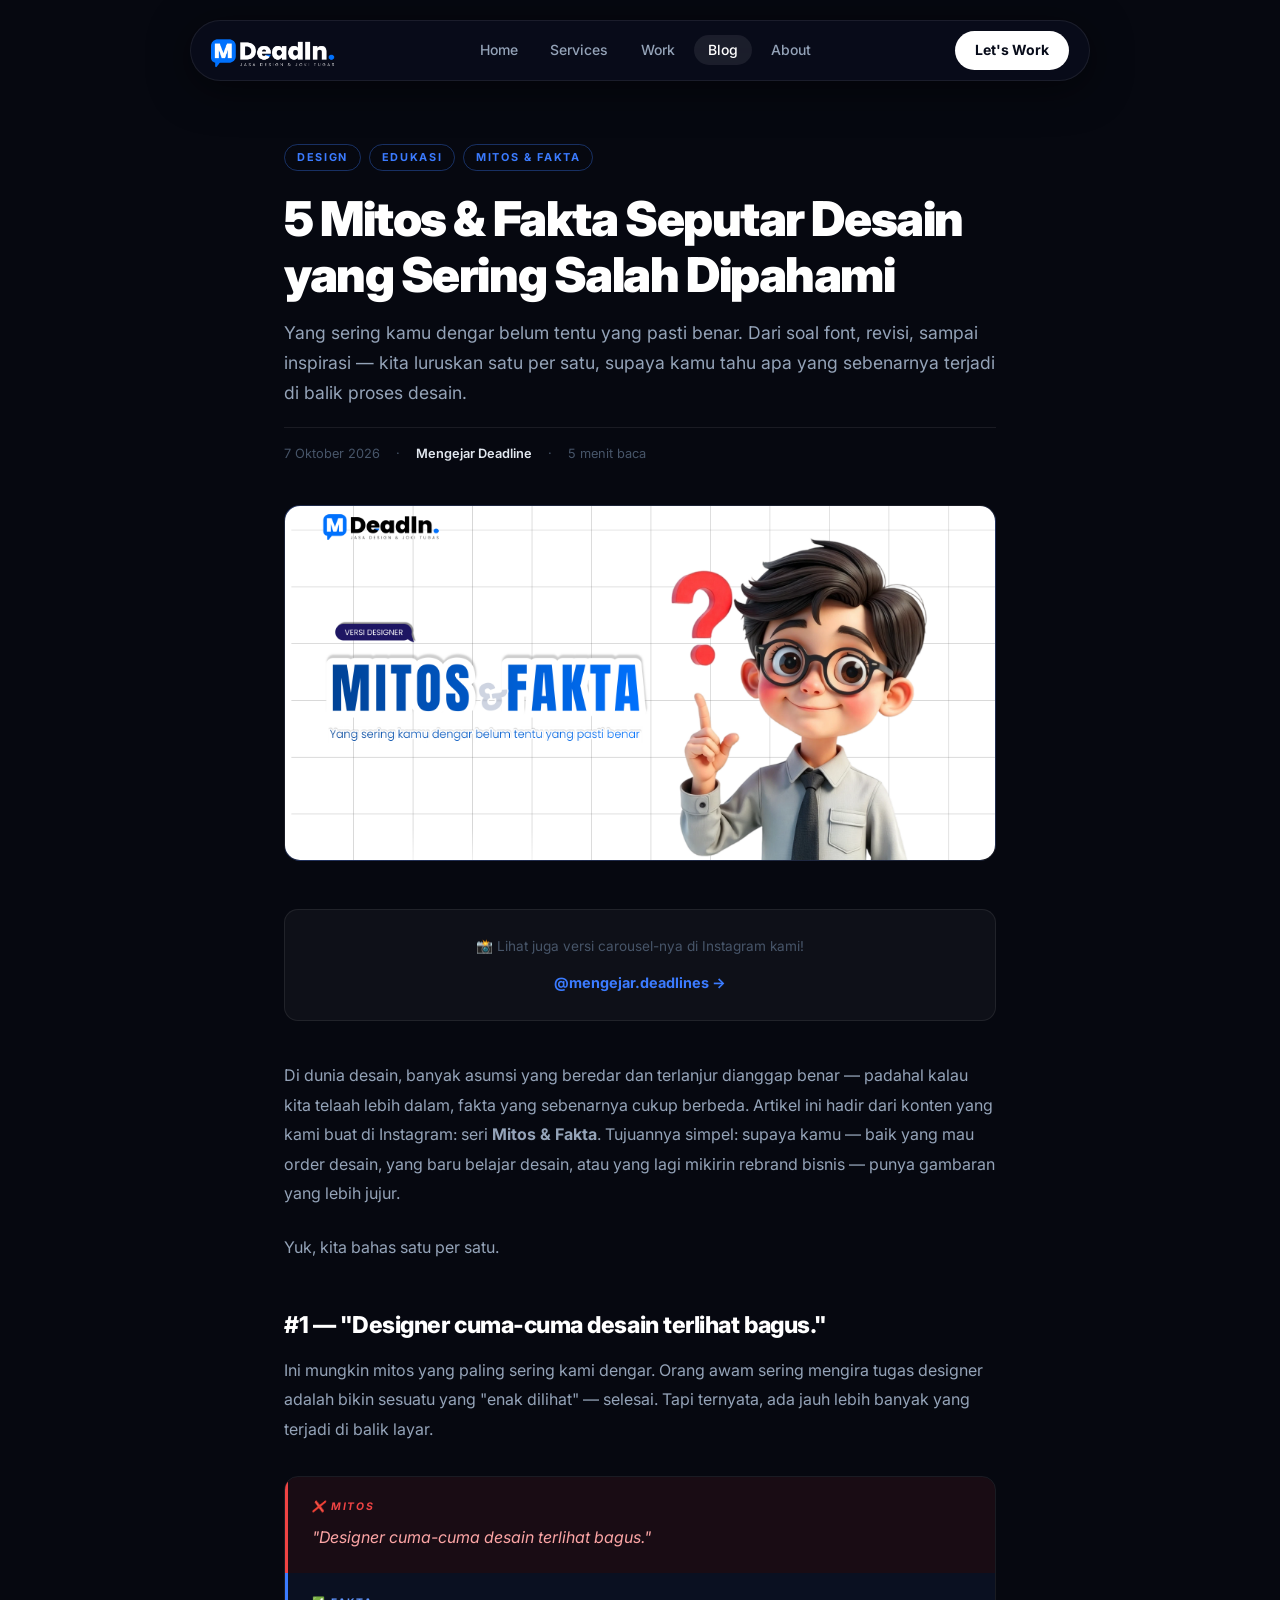
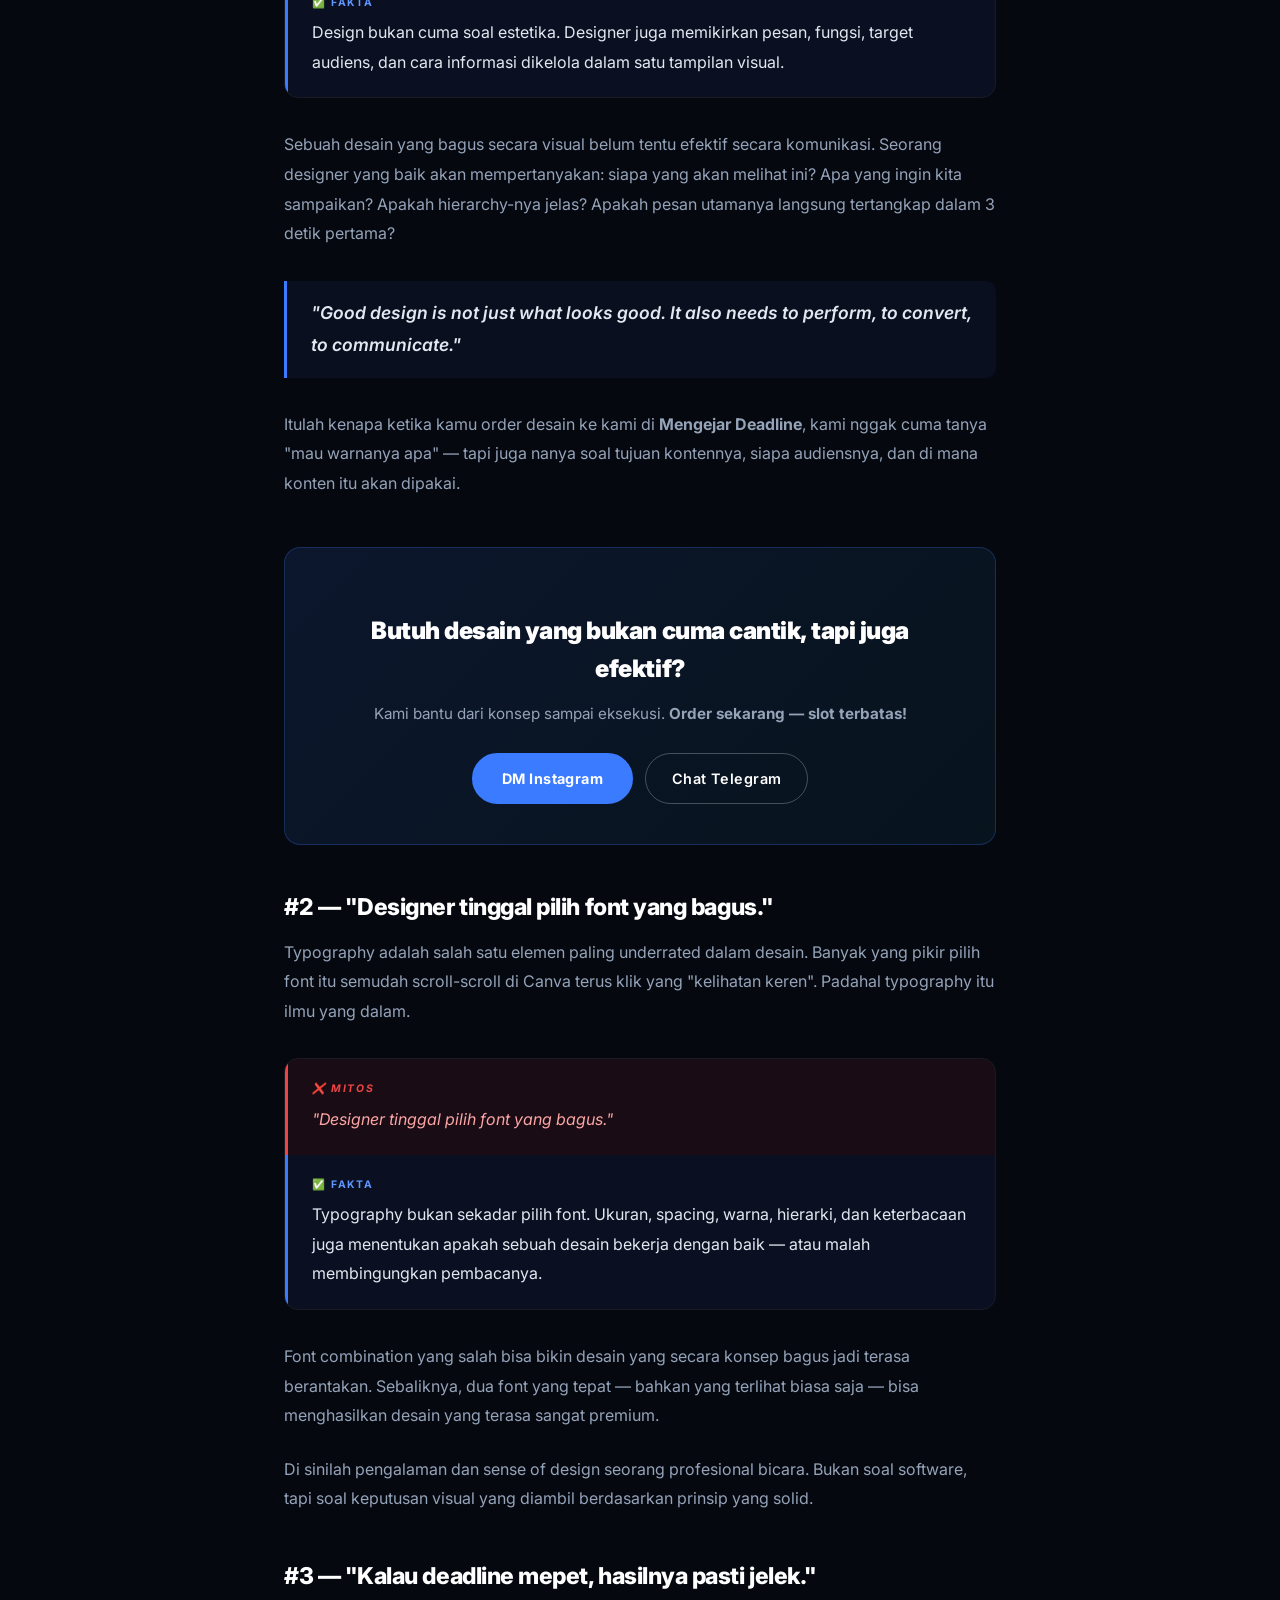
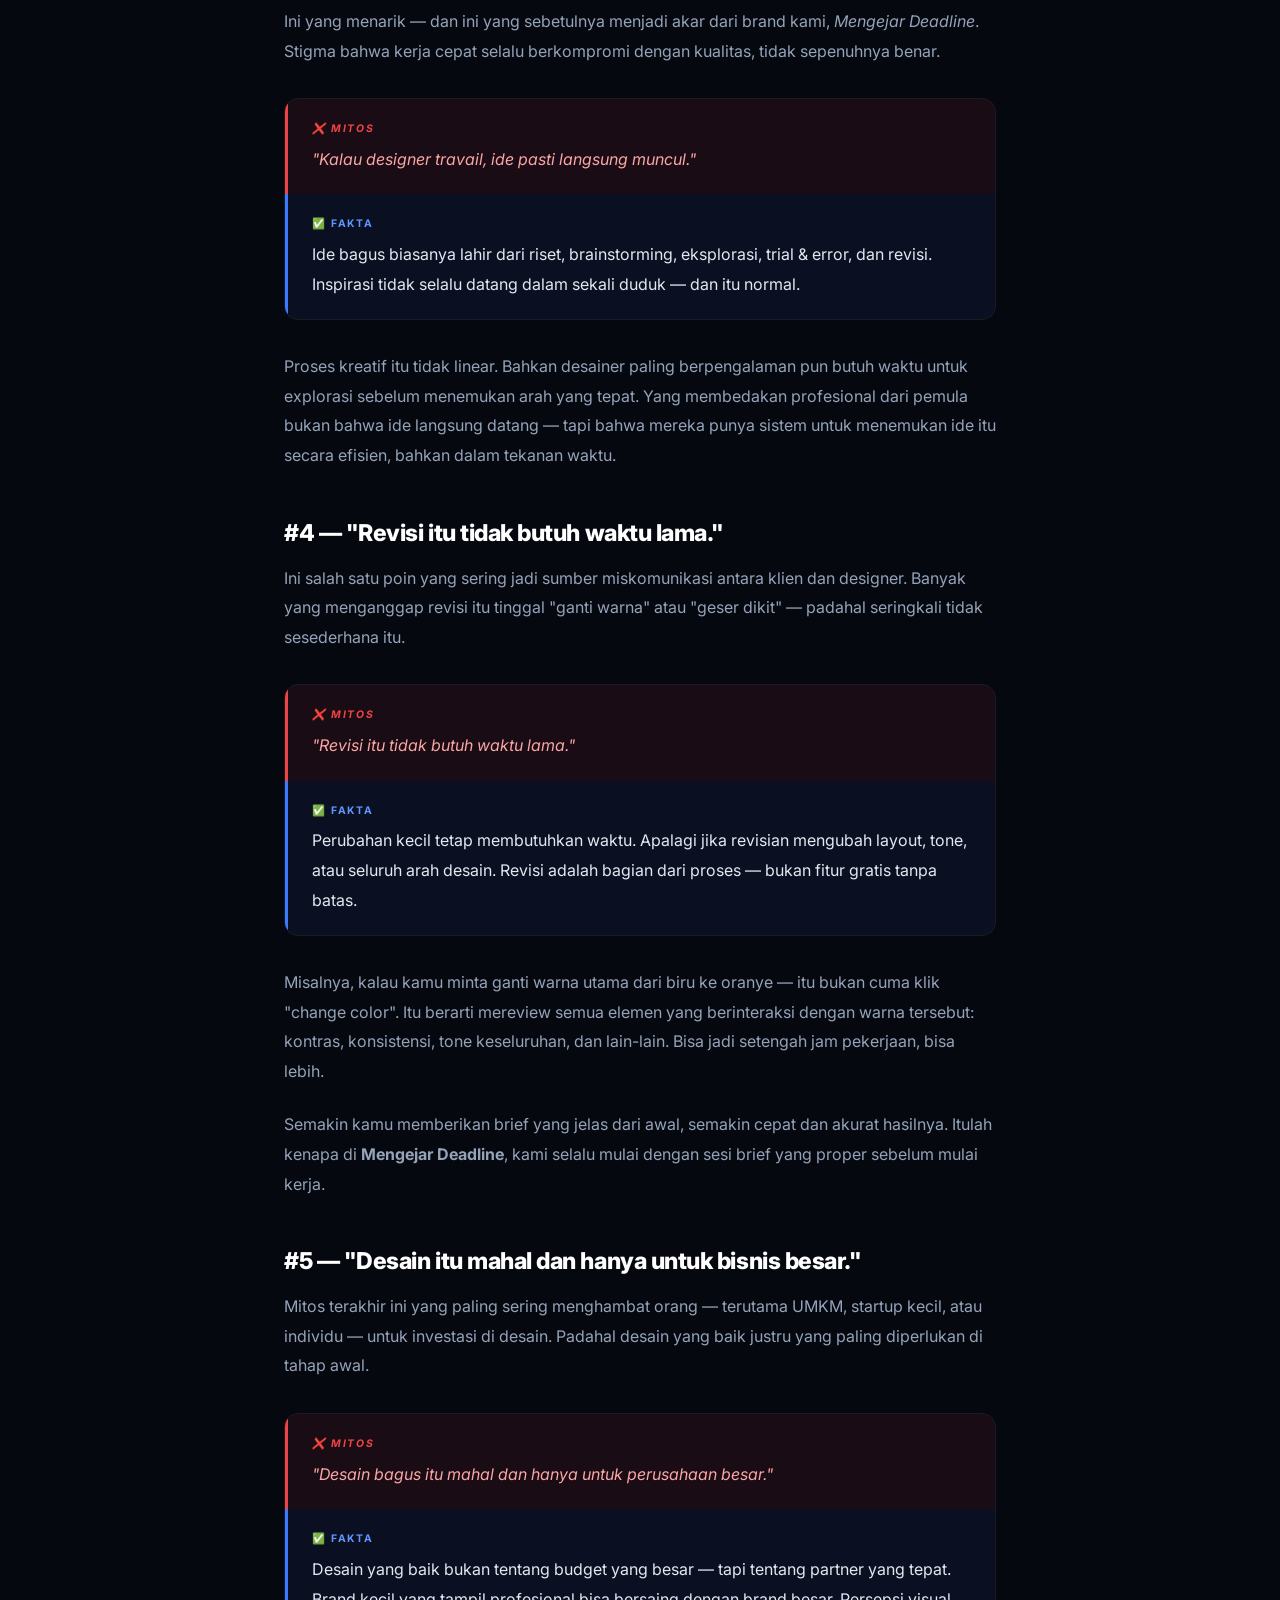
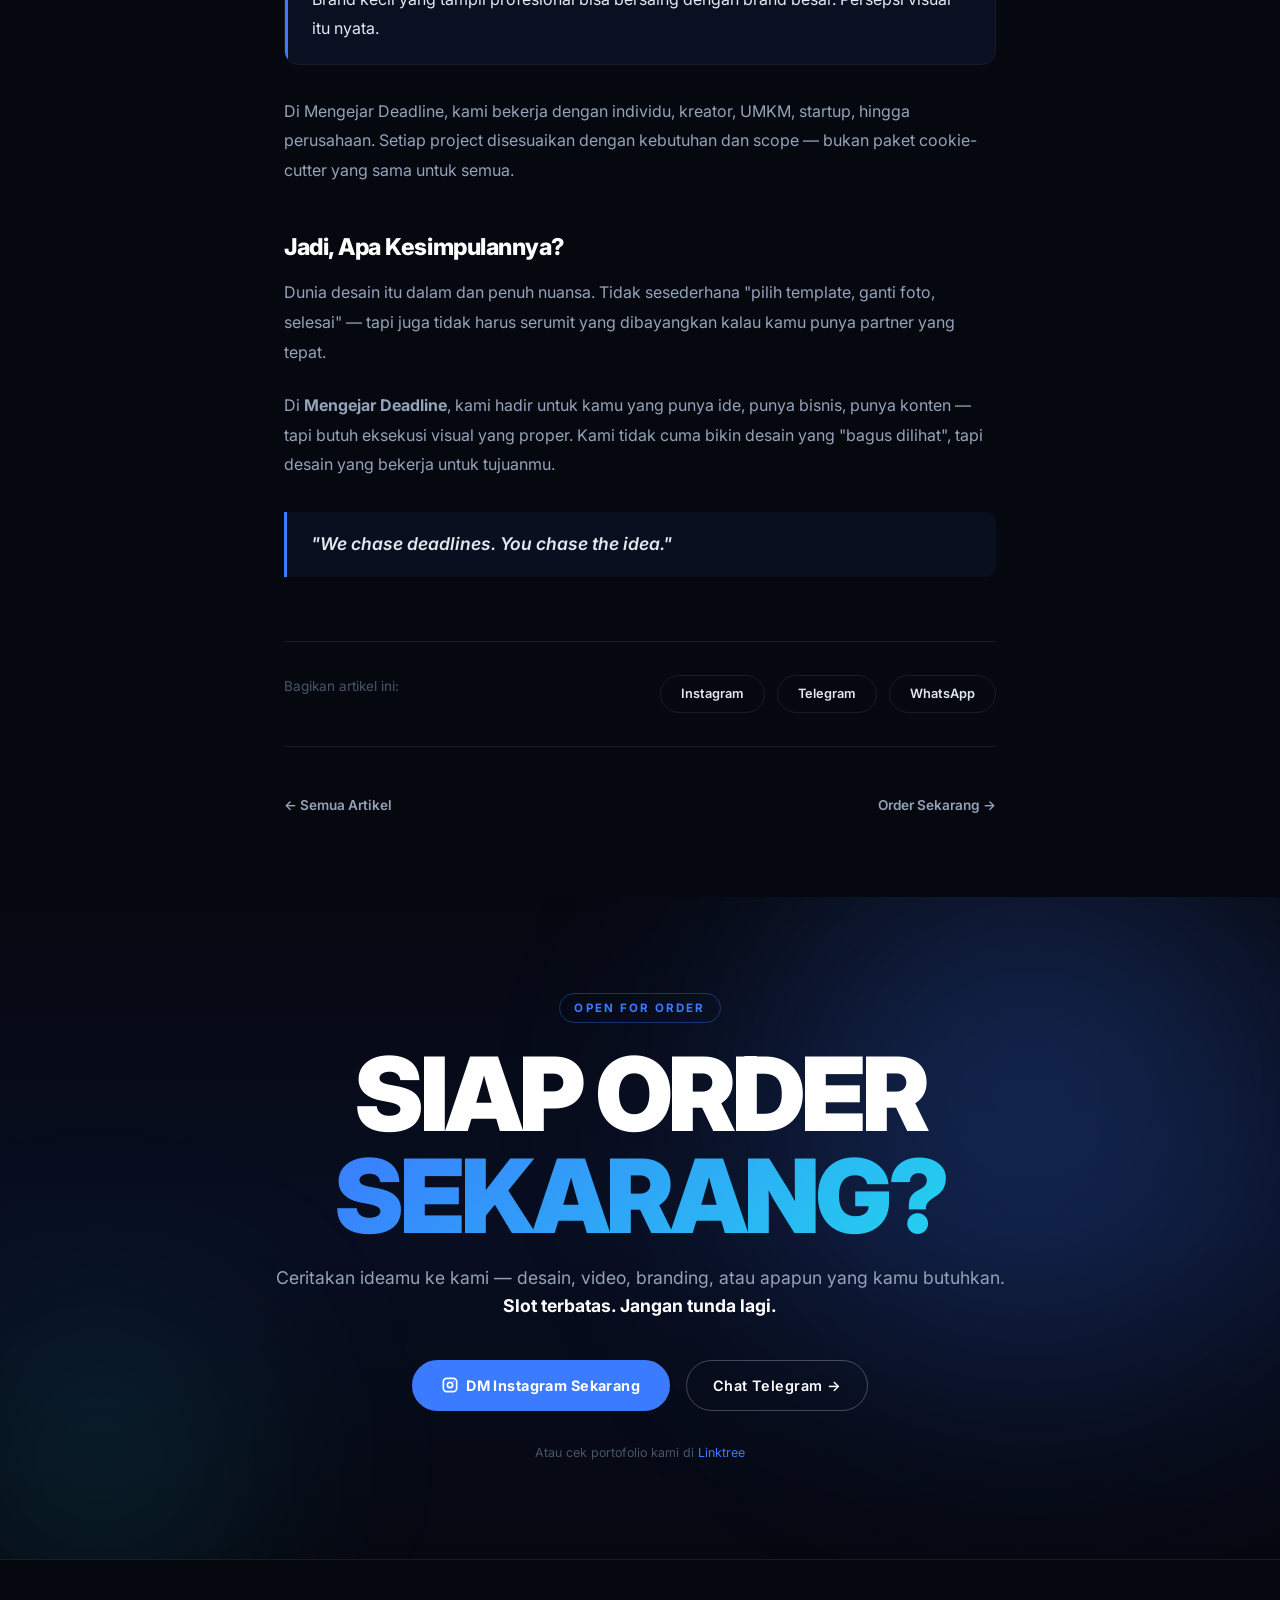
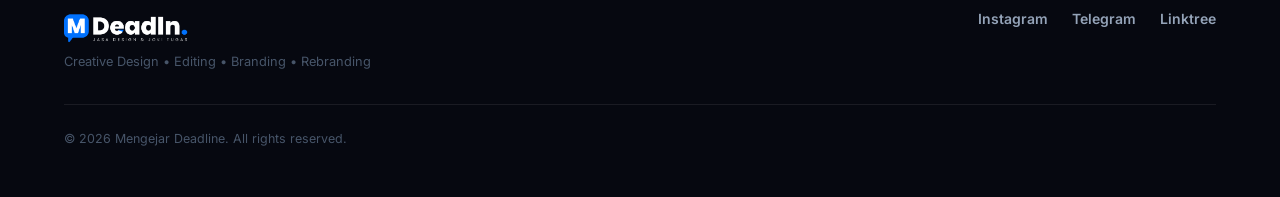
==== blog/mitos-fakta-design.html @ 0d85c599 "mengejar deadline" ====
<!DOCTYPE html>
<html lang="id">
<head>
  <meta charset="UTF-8" />
  <meta name="viewport" content="width=device-width, initial-scale=1.0" />

  <!-- SEO -->
  <title>5 Mitos & Fakta Seputar Desain yang Sering Salah Dipahami — Mengejar Deadline</title>
  <meta name="description" content="Banyak yang masih salah paham soal dunia desain. Dari soal font, revisi, sampai inspirasi — kita luruskan 5 mitos yang paling sering muncul. Baca dan order desain profesional sekarang!" />
  <meta name="keywords" content="mitos desain, fakta desain, jasa desain profesional, order desain, mengejar deadline, branding, typography, revisi desain" />
  <link rel="canonical" href="https://mengejar-deadline.example.com/blog/mitos-fakta-design.html" />

  <!-- Open Graph -->
  <meta property="og:title" content="5 Mitos & Fakta Seputar Desain yang Sering Salah Dipahami" />
  <meta property="og:description" content="Yang sering kamu dengar soal desain — belum tentu benar. Kita luruskan satu per satu." />
  <meta property="og:type" content="article" />
  <meta property="og:url" content="https://mengejar-deadline.example.com/blog/mitos-fakta-design.html" />
  <meta property="og:image" content="../assets/blog-mitos-fakta.jpg" />
  <meta property="article:published_time" content="2026-10-07" />
  <meta property="article:author" content="Mengejar Deadline" />

  <!-- Twitter Card -->
  <meta name="twitter:card" content="summary_large_image" />
  <meta name="twitter:title" content="5 Mitos & Fakta Seputar Desain yang Sering Salah Dipahami" />
  <meta name="twitter:description" content="Yang sering kamu dengar soal desain — belum tentu benar." />

  <!-- Fonts -->
  <link rel="preconnect" href="https://fonts.googleapis.com" />
  <link rel="preconnect" href="https://fonts.gstatic.com" crossorigin />
  <link href="https://fonts.googleapis.com/css2?family=Inter:wght@400;500;600;700;800;900&display=swap" rel="stylesheet" />
  <link rel="stylesheet" href="../style.css" />

  <style>
    /* ── Article-specific styles ── */
    .article-wrapper {
      max-width: 760px;
      margin: 0 auto;
      padding: 9rem 1.5rem 5rem;
    }

    /* Header */
    .article-header { margin-bottom: 2.5rem; }
    .article-cats { display: flex; gap: 0.5rem; flex-wrap: wrap; margin-bottom: 1.25rem; }
    .article-cats .badge {
      font-size: 0.68rem;
      font-weight: 700;
      letter-spacing: 0.15em;
      text-transform: uppercase;
      color: var(--blue);
      border: 1px solid rgba(59,123,255,0.35);
      padding: 0.25rem 0.75rem;
      border-radius: 999px;
    }
    .article-header h1 {
      font-size: clamp(1.8rem, 4.5vw, 3rem);
      font-weight: 900;
      letter-spacing: -0.03em;
      color: var(--white);
      line-height: 1.15;
      margin-bottom: 1rem;
    }
    .article-header .article-excerpt {
      font-size: 1.1rem;
      color: var(--gray-2);
      line-height: 1.7;
      margin-bottom: 1.25rem;
    }
    .article-meta {
      display: flex;
      align-items: center;
      gap: 1rem;
      font-size: 0.8rem;
      color: var(--gray-3);
      padding-top: 1rem;
      border-top: 1px solid var(--border);
    }
    .article-meta .author { color: var(--gray-1); font-weight: 600; }

    /* Cover image */
    .article-cover {
      width: 100%;
      aspect-ratio: 16/8;
      object-fit: cover;
      border-radius: 16px;
      border: 1px solid var(--border);
      margin-bottom: 3rem;
      background: linear-gradient(135deg, rgba(26,58,143,0.5), rgba(6,8,16,1));
    }
    .article-cover-fallback {
      width: 100%;
      aspect-ratio: 16/8;
      border-radius: 16px;
      border: 1px solid var(--border);
      margin-bottom: 3rem;
      background: linear-gradient(135deg, rgba(26,58,143,0.45) 0%, rgba(6,8,16,1) 100%);
      display: flex;
      align-items: center;
      justify-content: center;
    }
    .article-cover-fallback .cover-label {
      font-size: 1.1rem;
      font-weight: 700;
      color: rgba(59,123,255,0.6);
      letter-spacing: 0.12em;
    }

    /* Article body */
    .article-body { margin-bottom: 4rem; }
    .article-body p {
      font-size: 1rem;
      color: var(--gray-2);
      line-height: 1.85;
      margin-bottom: 1.5rem;
    }
    .article-body h2 {
      font-size: 1.45rem;
      font-weight: 800;
      color: var(--white);
      letter-spacing: -0.02em;
      line-height: 1.25;
      margin: 3rem 0 1rem;
    }
    .article-body h3 {
      font-size: 1.05rem;
      font-weight: 700;
      color: var(--blue-bright);
      margin: 1.5rem 0 0.6rem;
      letter-spacing: 0.01em;
    }

    /* Mitos/Fakta block */
    .mf-block {
      border-radius: 14px;
      overflow: hidden;
      margin: 2rem 0;
      border: 1px solid var(--border);
    }
    .mf-mitos {
      background: rgba(239, 68, 68, 0.08);
      border-left: 3px solid #EF4444;
      padding: 1.25rem 1.5rem;
    }
    .mf-mitos .mf-label {
      font-size: 0.65rem;
      font-weight: 700;
      letter-spacing: 0.18em;
      text-transform: uppercase;
      color: #EF4444;
      margin-bottom: 0.4rem;
    }
    .mf-mitos p { color: #FCA5A5; margin-bottom: 0; font-style: italic; }
    .mf-fakta {
      background: rgba(59,123,255,0.07);
      border-left: 3px solid var(--blue);
      padding: 1.25rem 1.5rem;
    }
    .mf-fakta .mf-label {
      font-size: 0.65rem;
      font-weight: 700;
      letter-spacing: 0.18em;
      text-transform: uppercase;
      color: var(--blue-bright);
      margin-bottom: 0.4rem;
    }
    .mf-fakta p { color: var(--gray-1); margin-bottom: 0; }

    /* Instagram embed placeholder */
    .ig-embed {
      background: var(--bg-card);
      border: 1px solid var(--border);
      border-radius: 14px;
      padding: 1.5rem;
      text-align: center;
      margin: 2.5rem 0;
    }
    .ig-embed p { color: var(--gray-3); font-size: 0.85rem; margin-bottom: 0.75rem; }
    .ig-embed a { color: var(--blue); font-weight: 700; font-size: 0.9rem; }

    /* Quote block */
    .blockquote {
      border-left: 3px solid var(--blue);
      padding: 1rem 1.5rem;
      margin: 2rem 0;
      background: rgba(59,123,255,0.06);
      border-radius: 0 10px 10px 0;
    }
    .blockquote p {
      font-size: 1.1rem;
      color: var(--gray-1);
      font-style: italic;
      font-weight: 600;
      margin-bottom: 0 !important;
    }

    /* CTA inline */
    .inline-cta {
      background: linear-gradient(135deg, rgba(59,123,255,0.12) 0%, rgba(34,211,238,0.06) 100%);
      border: 1px solid rgba(59,123,255,0.25);
      border-radius: 16px;
      padding: 2.5rem;
      text-align: center;
      margin: 3rem 0;
    }
    .inline-cta h3 {
      font-size: 1.5rem;
      font-weight: 900;
      color: var(--white);
      margin-bottom: 0.75rem;
      letter-spacing: -0.02em;
    }
    .inline-cta p {
      color: var(--gray-2);
      margin-bottom: 1.5rem;
      font-size: 0.95rem;
    }
    .inline-cta .cta-btns { display: flex; flex-wrap: wrap; gap: 0.75rem; justify-content: center; }

    /* Share section */
    .article-share {
      padding: 2rem 0;
      border-top: 1px solid var(--border);
      border-bottom: 1px solid var(--border);
      margin-bottom: 3rem;
      display: flex;
      align-items: center;
      justify-content: space-between;
      flex-wrap: wrap;
      gap: 1rem;
    }
    .article-share p { color: var(--gray-3); font-size: 0.85rem; }
    .share-links { display: flex; gap: 0.75rem; }
    .share-links a {
      padding: 0.5rem 1.25rem;
      border: 1px solid var(--border);
      border-radius: 999px;
      font-size: 0.8rem;
      font-weight: 600;
      color: var(--gray-1);
      transition: border-color 0.2s, color 0.2s;
    }
    .share-links a:hover { border-color: var(--blue); color: var(--blue); }

    /* Related / Back nav */
    .article-nav {
      display: flex;
      justify-content: space-between;
      align-items: center;
      gap: 1rem;
      flex-wrap: wrap;
    }
    .article-nav a {
      font-size: 0.85rem;
      font-weight: 600;
      color: var(--gray-2);
      display: flex;
      align-items: center;
      gap: 0.4rem;
      transition: color 0.2s;
    }
    .article-nav a:hover { color: var(--blue); }

    /* Final big CTA */
    .final-article-cta {
      background: linear-gradient(180deg, var(--bg) 0%, rgba(10,20,50,0.5) 50%, var(--bg) 100%);
      padding: 6rem 1.5rem;
      text-align: center;
      position: relative;
      overflow: hidden;
    }
    .final-article-cta .orb { position: absolute; }
  </style>
</head>
<body>

  <!-- Navbar -->
  <div class="nav-wrapper">
    <header class="nav-pill">
      <a href="../index.html" class="logo">
        <img src="../assets/logo.png" alt="Mengejar Deadline" onerror="this.style.display='none';this.nextElementSibling.style.display='block'" />
        <span class="logo-text" style="display:none">MD</span>
      </a>
      <nav>
        <ul class="nav-links">
          <li><a href="../index.html">Home</a></li>
          <li><a href="../index.html#services">Services</a></li>
          <li><a href="../index.html#work">Work</a></li>
          <li><a href="../blog.html" class="active">Blog</a></li>
          <li><a href="../index.html#about">About</a></li>
        </ul>
      </nav>
      <a href="../index.html#cta" class="btn-pill">Let's Work</a>
      <button class="nav-toggle" onclick="document.getElementById('mobileNav').classList.toggle('open')" aria-label="Menu">&#9776;</button>
    </header>
  </div>

  <div class="mobile-nav" id="mobileNav">
    <ul>
      <li><a href="../index.html">Home</a></li>
      <li><a href="../index.html#services">Services</a></li>
      <li><a href="../index.html#work">Work</a></li>
      <li><a href="../blog.html">Blog</a></li>
      <li><a href="../index.html#about">About</a></li>
      <li><a href="../index.html#cta" class="btn-pill">Let's Work</a></li>
    </ul>
  </div>

  <!-- ═══ ARTICLE ═══ -->
  <article class="article-wrapper" itemscope itemtype="https://schema.org/Article">
    <meta itemprop="author" content="Mengejar Deadline" />
    <meta itemprop="datePublished" content="2026-10-07" />

    <!-- Article Header -->
    <header class="article-header">
      <div class="article-cats">
        <span class="badge">Design</span>
        <span class="badge">Edukasi</span>
        <span class="badge">Mitos &amp; Fakta</span>
      </div>
      <h1 itemprop="headline">5 Mitos &amp; Fakta Seputar Desain<br/>yang Sering Salah Dipahami</h1>
      <p class="article-excerpt">
        Yang sering kamu dengar belum tentu yang pasti benar. Dari soal font, revisi, sampai inspirasi — kita luruskan satu per satu, supaya kamu tahu apa yang sebenarnya terjadi di balik proses desain.
      </p>
      <div class="article-meta">
        <span>7 Oktober 2026</span>
        <span>·</span>
        <span class="author">Mengejar Deadline</span>
        <span>·</span>
        <span>5 menit baca</span>
      </div>
    </header>

    <!-- ─────────────────────────────────────────────────────────
         THUMBNAIL / COVER IMAGE
         Ganti file di: assets/blog-mitos-fakta.jpg (atau .png)
         ───────────────────────────────────────────────────────── -->
    <div class="article-cover-wrapper">
      <img
        src="../assets/blog-mitos-fakta.png"
        alt="5 Mitos & Fakta Seputar Desain — Mengejar Deadline"
        class="article-cover"
        onerror="this.style.display='none'; document.getElementById('coverFallback').style.display='flex';"
      />
      <div id="coverFallback" class="article-cover-fallback" style="display:none;" aria-hidden="true">
        <span class="cover-label">MITOS &amp; FAKTA — DESIGN</span>
      </div>
    </div>


    <!-- Instagram Embed Placeholder -->
    <div class="ig-embed">
      <p>📸 Lihat juga versi carousel-nya di Instagram kami!</p>
      <a href="https://instagram.com/mengejar.deadlines" target="_blank" rel="noopener">@mengejar.deadlines →</a>
    </div>

    <!-- ═══ BODY ═══ -->
    <div class="article-body" itemprop="articleBody">

      <p>
        Di dunia desain, banyak asumsi yang beredar dan terlanjur dianggap benar — padahal kalau kita telaah lebih dalam, fakta yang sebenarnya cukup berbeda.
        Artikel ini hadir dari konten yang kami buat di Instagram: seri <strong>Mitos &amp; Fakta</strong>.
        Tujuannya simpel: supaya kamu — baik yang mau order desain, yang baru belajar desain, atau yang lagi mikirin rebrand bisnis — punya gambaran yang lebih jujur.
      </p>

      <p>
        Yuk, kita bahas satu per satu.
      </p>

      <!-- ── MITOS 1 ── -->
      <h2>#1 — "Designer cuma-cuma desain terlihat bagus."</h2>
      <p>
        Ini mungkin mitos yang paling sering kami dengar. Orang awam sering mengira tugas designer adalah bikin sesuatu yang "enak dilihat" — selesai. Tapi ternyata, ada jauh lebih banyak yang terjadi di balik layar.
      </p>

      <div class="mf-block">
        <div class="mf-mitos">
          <p class="mf-label">❌ MITOS</p>
          <p>"Designer cuma-cuma desain terlihat bagus."</p>
        </div>
        <div class="mf-fakta">
          <p class="mf-label">✅ FAKTA</p>
          <p>Design bukan cuma soal estetika. Designer juga memikirkan pesan, fungsi, target audiens, dan cara informasi dikelola dalam satu tampilan visual.</p>
        </div>
      </div>

      <p>
        Sebuah desain yang bagus secara visual belum tentu efektif secara komunikasi. Seorang designer yang baik akan mempertanyakan: siapa yang akan melihat ini? Apa yang ingin kita sampaikan? Apakah hierarchy-nya jelas? Apakah pesan utamanya langsung tertangkap dalam 3 detik pertama?
      </p>

      <div class="blockquote">
        <p>"Good design is not just what looks good. It also needs to perform, to convert, to communicate."</p>
      </div>

      <p>
        Itulah kenapa ketika kamu order desain ke kami di <strong>Mengejar Deadline</strong>, kami nggak cuma tanya "mau warnanya apa" — tapi juga nanya soal tujuan kontennya, siapa audiensnya, dan di mana konten itu akan dipakai.
      </p>

      <!-- Inline CTA 1 -->
      <div class="inline-cta">
        <h3>Butuh desain yang bukan cuma cantik, tapi juga efektif?</h3>
        <p>Kami bantu dari konsep sampai eksekusi. <strong>Order sekarang — slot terbatas!</strong></p>
        <div class="cta-btns">
          <a href="https://instagram.com/mengejar.deadlines" class="btn-primary" target="_blank" rel="noopener">DM Instagram</a>
          <a href="https://t.me/deadlinerrs" class="btn-outline" target="_blank" rel="noopener">Chat Telegram</a>
        </div>
      </div>

      <!-- ── MITOS 2 ── -->
      <h2>#2 — "Designer tinggal pilih font yang bagus."</h2>
      <p>
        Typography adalah salah satu elemen paling underrated dalam desain. Banyak yang pikir pilih font itu semudah scroll-scroll di Canva terus klik yang "kelihatan keren". Padahal typography itu ilmu yang dalam.
      </p>

      <div class="mf-block">
        <div class="mf-mitos">
          <p class="mf-label">❌ MITOS</p>
          <p>"Designer tinggal pilih font yang bagus."</p>
        </div>
        <div class="mf-fakta">
          <p class="mf-label">✅ FAKTA</p>
          <p>Typography bukan sekadar pilih font. Ukuran, spacing, warna, hierarki, dan keterbacaan juga menentukan apakah sebuah desain bekerja dengan baik — atau malah membingungkan pembacanya.</p>
        </div>
      </div>

      <p>
        Font combination yang salah bisa bikin desain yang secara konsep bagus jadi terasa berantakan. Sebaliknya, dua font yang tepat — bahkan yang terlihat biasa saja — bisa menghasilkan desain yang terasa sangat premium.
      </p>
      <p>
        Di sinilah pengalaman dan sense of design seorang profesional bicara. Bukan soal software, tapi soal keputusan visual yang diambil berdasarkan prinsip yang solid.
      </p>

      <!-- ── MITOS 3 ── -->
      <h2>#3 — "Kalau deadline mepet, hasilnya pasti jelek."</h2>
      <p>
        Ini yang menarik — dan ini yang sebetulnya menjadi akar dari brand kami, <em>Mengejar Deadline</em>. Stigma bahwa kerja cepat selalu berkompromi dengan kualitas, tidak sepenuhnya benar.
      </p>

      <div class="mf-block">
        <div class="mf-mitos">
          <p class="mf-label">❌ MITOS</p>
          <p>"Kalau designer travail, ide pasti langsung muncul."</p>
        </div>
        <div class="mf-fakta">
          <p class="mf-label">✅ FAKTA</p>
          <p>Ide bagus biasanya lahir dari riset, brainstorming, eksplorasi, trial & error, dan revisi. Inspirasi tidak selalu datang dalam sekali duduk — dan itu normal.</p>
        </div>
      </div>

      <p>
        Proses kreatif itu tidak linear. Bahkan desainer paling berpengalaman pun butuh waktu untuk explorasi sebelum menemukan arah yang tepat. Yang membedakan profesional dari pemula bukan bahwa ide langsung datang — tapi bahwa mereka punya sistem untuk menemukan ide itu secara efisien, bahkan dalam tekanan waktu.
      </p>

      <!-- ── MITOS 4 ── -->
      <h2>#4 — "Revisi itu tidak butuh waktu lama."</h2>
      <p>
        Ini salah satu poin yang sering jadi sumber miskomunikasi antara klien dan designer. Banyak yang menganggap revisi itu tinggal "ganti warna" atau "geser dikit" — padahal seringkali tidak sesederhana itu.
      </p>

      <div class="mf-block">
        <div class="mf-mitos">
          <p class="mf-label">❌ MITOS</p>
          <p>"Revisi itu tidak butuh waktu lama."</p>
        </div>
        <div class="mf-fakta">
          <p class="mf-label">✅ FAKTA</p>
          <p>Perubahan kecil tetap membutuhkan waktu. Apalagi jika revisian mengubah layout, tone, atau seluruh arah desain. Revisi adalah bagian dari proses — bukan fitur gratis tanpa batas.</p>
        </div>
      </div>

      <p>
        Misalnya, kalau kamu minta ganti warna utama dari biru ke oranye — itu bukan cuma klik "change color". Itu berarti mereview semua elemen yang berinteraksi dengan warna tersebut: kontras, konsistensi, tone keseluruhan, dan lain-lain. Bisa jadi setengah jam pekerjaan, bisa lebih.
      </p>
      <p>
        Semakin kamu memberikan brief yang jelas dari awal, semakin cepat dan akurat hasilnya. Itulah kenapa di <strong>Mengejar Deadline</strong>, kami selalu mulai dengan sesi brief yang proper sebelum mulai kerja.
      </p>

      <!-- ── MITOS 5 ── -->
      <h2>#5 — "Desain itu mahal dan hanya untuk bisnis besar."</h2>
      <p>
        Mitos terakhir ini yang paling sering menghambat orang — terutama UMKM, startup kecil, atau individu — untuk investasi di desain. Padahal desain yang baik justru yang paling diperlukan di tahap awal.
      </p>

      <div class="mf-block">
        <div class="mf-mitos">
          <p class="mf-label">❌ MITOS</p>
          <p>"Desain bagus itu mahal dan hanya untuk perusahaan besar."</p>
        </div>
        <div class="mf-fakta">
          <p class="mf-label">✅ FAKTA</p>
          <p>Desain yang baik bukan tentang budget yang besar — tapi tentang partner yang tepat. Brand kecil yang tampil profesional bisa bersaing dengan brand besar. Persepsi visual itu nyata.</p>
        </div>
      </div>

      <p>
        Di Mengejar Deadline, kami bekerja dengan individu, kreator, UMKM, startup, hingga perusahaan. Setiap project disesuaikan dengan kebutuhan dan scope — bukan paket cookie-cutter yang sama untuk semua.
      </p>

      <!-- ── Kesimpulan ── -->
      <h2>Jadi, Apa Kesimpulannya?</h2>

      <p>
        Dunia desain itu dalam dan penuh nuansa. Tidak sesederhana "pilih template, ganti foto, selesai" — tapi juga tidak harus serumit yang dibayangkan kalau kamu punya partner yang tepat.
      </p>

      <p>
        Di <strong>Mengejar Deadline</strong>, kami hadir untuk kamu yang punya ide, punya bisnis, punya konten — tapi butuh eksekusi visual yang proper. Kami tidak cuma bikin desain yang "bagus dilihat", tapi desain yang bekerja untuk tujuanmu.
      </p>

      <div class="blockquote">
        <p>"We chase deadlines. You chase the idea."</p>
      </div>

    </div><!-- /article-body -->

    <!-- Share Section -->
    <div class="article-share">
      <p>Bagikan artikel ini:</p>
      <div class="share-links">
        <a href="https://instagram.com/mengejar.deadlines" target="_blank" rel="noopener">Instagram</a>
        <a href="https://t.me/deadlinerrs" target="_blank" rel="noopener">Telegram</a>
        <a href="https://wa.me/?text=5%20Mitos%20%26%20Fakta%20Seputar%20Desain%20-%20Mengejar%20Deadline" target="_blank" rel="noopener">WhatsApp</a>
      </div>
    </div>

    <!-- Back nav -->
    <div class="article-nav">
      <a href="../blog.html">← Semua Artikel</a>
      <a href="../index.html#cta">Order Sekarang →</a>
    </div>

  </article>

  <!-- Final CTA -->
  <section class="final-article-cta">
    <div class="orb orb-5" style="position:absolute;top:-200px;right:-150px;"></div>
    <div class="orb orb-6" style="position:absolute;bottom:-100px;left:-100px;"></div>
    <div class="container" style="position:relative;z-index:2;">
      <p class="label-tag">Open for Order</p>
      <h2 class="cta-title">SIAP ORDER<br/><span class="accent">SEKARANG?</span></h2>
      <p class="cta-sub">
        Ceritakan ideamu ke kami — desain, video, branding, atau apapun yang kamu butuhkan.<br/>
        <strong style="color:var(--white);">Slot terbatas. Jangan tunda lagi.</strong>
      </p>
      <div class="cta-buttons" style="justify-content:center;">
        <a href="https://instagram.com/mengejar.deadlines" class="btn-primary" target="_blank" rel="noopener">
          <svg width="16" height="16" viewBox="0 0 24 24" fill="none" stroke="currentColor" stroke-width="2.5"><rect x="2" y="2" width="20" height="20" rx="5"/><circle cx="12" cy="12" r="4"/><circle cx="17.5" cy="6.5" r="1" fill="currentColor" stroke="none"/></svg>
          DM Instagram Sekarang
        </a>
        <a href="https://t.me/deadlinerrs" class="btn-outline" target="_blank" rel="noopener">
          Chat Telegram →
        </a>
      </div>
      <p style="font-size:0.78rem;color:var(--gray-3);margin-top:2rem;">
        Atau cek portofolio kami di <a href="https://linktr.ee/mengejar.deadlines" style="color:var(--blue);" target="_blank">Linktree</a>
      </p>
    </div>
  </section>

  <!-- Footer -->
  <footer class="footer">
    <div class="container footer-inner">
      <div class="footer-top">
        <div class="footer-brand">
          <img src="../assets/logo.png" alt="Mengejar Deadline" style="height:36px;" onerror="this.style.display='none'" />
          <p>Creative Design • Editing • Branding • Rebranding</p>
        </div>
        <div class="footer-links">
          <a href="https://instagram.com/mengejar.deadlines" target="_blank">Instagram</a>
          <a href="https://t.me/deadlinerrs" target="_blank">Telegram</a>
          <a href="https://linktr.ee/mengejar.deadlines" target="_blank">Linktree</a>
        </div>
      </div>
      <div class="footer-bottom">
        <span>© 2026 Mengejar Deadline. All rights reserved.</span>
      </div>
    </div>
  </footer>

</body>
</html>
---- style.css ----
/* ═══════════════════════════════════════════════════════
   Mengejar Deadline — Premium Creative Studio CSS
   Aesthetic: Dark, Glassmorphism, Ambient Orbs, Ghost Text
   ═══════════════════════════════════════════════════════ */

/* ── Variables ─────────────────────────────────────── */
:root {
  --bg:           #060810;   /* near-black */
  --bg-card:      rgba(255,255,255,0.035);
  --bg-card-hover:rgba(255,255,255,0.065);
  --border:       rgba(255,255,255,0.08);
  --border-hover: rgba(59,123,255,0.5);

  --blue:         #3B7BFF;
  --blue-bright:  #6096FF;
  --blue-dim:     #1a3a8f;
  --cyan:         #22D3EE;

  --white:        #FFFFFF;
  --gray-1:       #E2E8F0;   /* near-white text */
  --gray-2:       #94A3B8;   /* muted text */
  --gray-3:       #475569;   /* very muted */

  --ghost-color:  rgba(59,123,255,0.04);  /* giant background text */

  --font: 'Inter', 'Helvetica Neue', sans-serif;
  --radius-card:  16px;
  --radius-pill:  999px;
}

/* ── Reset ─────────────────────────────────────────── */
*, *::before, *::after { margin:0; padding:0; box-sizing:border-box; }
html { scroll-behavior: smooth; }

body {
  background: var(--bg);
  color: var(--gray-1);
  font-family: var(--font);
  line-height: 1.6;
  overflow-x: hidden;
}

a { text-decoration: none; color: inherit; }
ul { list-style: none; }
img { display: block; max-width: 100%; }

/* ── Container ─────────────────────────────────────── */
.container {
  max-width: 1200px;
  margin: 0 auto;
  padding: 0 1.5rem;
  position: relative;
  z-index: 2;
}

/* ══════════════════════════════════════════════════════
   AMBIENT ORBS
   ══════════════════════════════════════════════════════ */
.orb {
  position: absolute;
  border-radius: 50%;
  filter: blur(100px);
  pointer-events: none;
  z-index: 0;
}
.orb-1 {
  width: 600px; height: 600px;
  background: radial-gradient(circle, rgba(59,123,255,0.35) 0%, transparent 70%);
  top: -150px; right: -100px;
}
.orb-2 {
  width: 400px; height: 400px;
  background: radial-gradient(circle, rgba(34,211,238,0.2) 0%, transparent 70%);
  bottom: 0; left: -80px;
}
.orb-3 {
  width: 700px; height: 700px;
  background: radial-gradient(circle, rgba(59,123,255,0.2) 0%, transparent 70%);
  top: 10%; right: -200px;
}
.orb-4 {
  width: 500px; height: 500px;
  background: radial-gradient(circle, rgba(34,211,238,0.18) 0%, transparent 70%);
  top: 20%; left: -100px;
}
.orb-5 {
  width: 800px; height: 800px;
  background: radial-gradient(circle, rgba(59,123,255,0.3) 0%, transparent 70%);
  top: -200px; right: -200px;
}
.orb-6 {
  width: 400px; height: 400px;
  background: radial-gradient(circle, rgba(34,211,238,0.2) 0%, transparent 70%);
  bottom: 0; left: -100px;
}

/* ══════════════════════════════════════════════════════
   GHOST / WATERMARK TEXT
   ══════════════════════════════════════════════════════ */
.ghost-text {
  position: absolute;
  font-size: clamp(80px, 18vw, 220px);
  font-weight: 900;
  letter-spacing: -0.05em;
  color: transparent;
  -webkit-text-stroke: 1px rgba(59,123,255,0.12);
  pointer-events: none;
  user-select: none;
  z-index: 0;
  white-space: nowrap;
}
.ghost-right  { right: -2%; top: 30%; }
.ghost-left   { left: -2%;  top: 30%; }
.ghost-center { left: 50%; transform: translateX(-50%); top: 20%; }

/* ══════════════════════════════════════════════════════
   NAVBAR — Pill floating
   ══════════════════════════════════════════════════════ */
.nav-wrapper {
  position: fixed;
  top: 1.25rem;
  left: 50%;
  transform: translateX(-50%);
  width: calc(100% - 2rem);
  max-width: 900px;
  z-index: 1000;
}

.nav-pill {
  display: flex;
  align-items: center;
  justify-content: space-between;
  gap: 1rem;
  padding: 0.65rem 1.25rem;
  background: rgba(10, 14, 30, 0.7);
  backdrop-filter: blur(20px);
  -webkit-backdrop-filter: blur(20px);
  border: 1px solid var(--border);
  border-radius: var(--radius-pill);
  box-shadow: 0 8px 40px rgba(0,0,0,0.5);
}

.logo img  { height: 36px; }
.logo-text {
  font-size: 1.2rem;
  font-weight: 900;
  color: var(--blue);
}

.nav-links {
  display: flex;
  gap: 0.25rem;
}
.nav-links a {
  padding: 0.4rem 0.9rem;
  border-radius: var(--radius-pill);
  font-size: 0.875rem;
  font-weight: 500;
  color: var(--gray-2);
  transition: color 0.2s, background 0.2s;
}
.nav-links a:hover,
.nav-links a.active {
  color: var(--white);
  background: rgba(255,255,255,0.08);
}

.btn-pill {
  padding: 0.5rem 1.25rem;
  background: var(--white);
  color: #080c1a;
  border-radius: var(--radius-pill);
  font-size: 0.875rem;
  font-weight: 700;
  transition: background 0.2s, box-shadow 0.2s;
  white-space: nowrap;
}
.btn-pill:hover {
  background: var(--gray-1);
  box-shadow: 0 0 20px rgba(59,123,255,0.4);
}

.nav-toggle {
  display: none;
  background: none;
  border: none;
  color: var(--white);
  font-size: 1.4rem;
  cursor: pointer;
}

/* Mobile nav drawer */
.mobile-nav {
  display: none;
  position: fixed;
  top: 0; left: 0; right: 0;
  background: rgba(6,8,16,0.97);
  backdrop-filter: blur(20px);
  z-index: 999;
  padding: 5rem 2rem 2rem;
  border-bottom: 1px solid var(--border);
}
.mobile-nav.open { display: block; }
.mobile-nav ul { display: flex; flex-direction: column; gap: 0.5rem; }
.mobile-nav a {
  display: block; padding: 0.75rem 1rem;
  border-radius: 8px; font-size: 1.1rem;
  color: var(--gray-1);
  transition: background 0.2s;
}
.mobile-nav a:hover { background: rgba(255,255,255,0.06); }

/* ══════════════════════════════════════════════════════
   BUTTONS
   ══════════════════════════════════════════════════════ */
.btn-primary {
  display: inline-flex;
  align-items: center;
  gap: 0.5rem;
  padding: 0.75rem 1.75rem;
  background: var(--blue);
  color: var(--white);
  border-radius: var(--radius-pill);
  font-weight: 700;
  font-size: 0.9rem;
  letter-spacing: 0.03em;
  border: 2px solid var(--blue);
  transition: background 0.2s, box-shadow 0.2s, transform 0.15s;
}
.btn-primary:hover {
  background: var(--blue-bright);
  border-color: var(--blue-bright);
  box-shadow: 0 0 28px rgba(59,123,255,0.55);
  transform: translateY(-2px);
}

.btn-outline {
  display: inline-flex;
  align-items: center;
  gap: 0.5rem;
  padding: 0.72rem 1.6rem;
  background: transparent;
  color: var(--white);
  border-radius: var(--radius-pill);
  font-weight: 600;
  font-size: 0.9rem;
  letter-spacing: 0.03em;
  border: 1.5px solid rgba(255,255,255,0.25);
  transition: border-color 0.2s, box-shadow 0.2s, background 0.2s, transform 0.15s;
}
.btn-outline:hover {
  border-color: var(--blue);
  color: var(--white);
  background: rgba(59,123,255,0.08);
  box-shadow: 0 0 16px rgba(59,123,255,0.25);
  transform: translateY(-2px);
}

/* ══════════════════════════════════════════════════════
   GLASS CARD
   ══════════════════════════════════════════════════════ */
.glass-card {
  background: var(--bg-card);
  border: 1px solid var(--border);
  border-radius: var(--radius-card);
  backdrop-filter: blur(12px);
  -webkit-backdrop-filter: blur(12px);
  transition: background 0.25s, border-color 0.25s, box-shadow 0.25s, transform 0.25s;
}
.glass-card:hover {
  background: var(--bg-card-hover);
  border-color: var(--border-hover);
  box-shadow: 0 0 32px rgba(59,123,255,0.15), inset 0 0 0 1px rgba(59,123,255,0.1);
  transform: translateY(-4px);
}

/* ══════════════════════════════════════════════════════
   TYPOGRAPHY HELPERS
   ══════════════════════════════════════════════════════ */
.label-tag {
  display: inline-block;
  font-size: 0.72rem;
  font-weight: 700;
  letter-spacing: 0.18em;
  text-transform: uppercase;
  color: var(--blue);
  border: 1px solid rgba(59,123,255,0.35);
  padding: 0.3rem 0.9rem;
  border-radius: var(--radius-pill);
  margin-bottom: 1.25rem;
}

.section-title {
  font-size: clamp(2rem, 4.5vw, 3.5rem);
  font-weight: 900;
  letter-spacing: -0.03em;
  line-height: 1.1;
  color: var(--white);
  margin-bottom: 1rem;
}

.accent { color: var(--blue-bright); }

.section-sub {
  color: var(--gray-2);
  font-size: 1rem;
  margin-bottom: 2.5rem;
}

/* ══════════════════════════════════════════════════════
   SECTIONS — shared
   ══════════════════════════════════════════════════════ */
.section-block {
  position: relative;
  padding: 7rem 0;
  overflow: hidden;
}

/* ══════════════════════════════════════════════════════
   HERO
   ══════════════════════════════════════════════════════ */
.hero {
  position: relative;
  min-height: 100vh;
  display: flex;
  align-items: center;
  justify-content: center;
  text-align: center;
  overflow: hidden;
  padding: 7rem 1.5rem 5rem;
}

.hero-content { position: relative; z-index: 2; max-width: 860px; margin: 0 auto; }

.hero-eyebrow {
  font-size: 0.75rem;
  font-weight: 700;
  letter-spacing: 0.2em;
  text-transform: uppercase;
  color: var(--blue);
  margin-bottom: 1.5rem;
}

.hero h1 {
  font-size: clamp(2.8rem, 7vw, 6rem);
  font-weight: 900;
  letter-spacing: -0.04em;
  line-height: 1.0;
  color: var(--white);
  margin-bottom: 1.75rem;
}

.hero h1 .accent {
  background: linear-gradient(135deg, var(--blue) 0%, var(--cyan) 100%);
  -webkit-background-clip: text;
  -webkit-text-fill-color: transparent;
  background-clip: text;
}

.hero-sub {
  font-size: 1.1rem;
  color: var(--gray-2);
  margin-bottom: 2.5rem;
  max-width: 520px;
  margin-left: auto;
  margin-right: auto;
  line-height: 1.7;
}

.hero-cta { display: flex; flex-wrap: wrap; gap: 0.75rem; justify-content: center; }

/* ══════════════════════════════════════════════════════
   SERVICES
   ══════════════════════════════════════════════════════ */
.services-section .section-title { margin-bottom: 2.5rem; }

.service-grid {
  display: grid;
  grid-template-columns: repeat(auto-fit, minmax(260px, 1fr));
  gap: 1.25rem;
}

.service-card { padding: 2rem; }

.service-num {
  display: block;
  font-size: 0.72rem;
  font-weight: 700;
  letter-spacing: 0.15em;
  color: var(--blue);
  margin-bottom: 1rem;
}

.service-card h3 {
  font-size: 1.1rem;
  font-weight: 800;
  letter-spacing: 0.05em;
  color: var(--white);
  margin-bottom: 0.75rem;
}

.service-card p {
  font-size: 0.9rem;
  color: var(--gray-2);
  line-height: 1.65;
}

.service-note {
  text-align: center;
  margin-top: 2rem;
  color: var(--gray-3);
  font-size: 0.9rem;
}
.service-note a { color: var(--blue); font-weight: 600; }
.service-note a:hover { text-decoration: underline; }

/* ══════════════════════════════════════════════════════
   AUDIENCE
   ══════════════════════════════════════════════════════ */
.audience-section { text-align: center; }
.audience-section .section-title { margin-bottom: 2.5rem; }

.audience-pills {
  display: flex; flex-wrap: wrap;
  justify-content: center;
  gap: 0.75rem;
}
.audience-pills li {
  padding: 0.6rem 1.5rem;
  border: 1px solid var(--border);
  border-radius: var(--radius-pill);
  font-size: 0.9rem;
  font-weight: 500;
  color: var(--gray-1);
  background: var(--bg-card);
  backdrop-filter: blur(8px);
  transition: border-color 0.2s, color 0.2s, background 0.2s;
}
.audience-pills li:hover {
  border-color: var(--blue);
  color: var(--white);
  background: rgba(59,123,255,0.08);
}

/* ══════════════════════════════════════════════════════
   WORK / PORTFOLIO
   ══════════════════════════════════════════════════════ */
.work-section .section-title { margin-bottom: 0.75rem; }

.portfolio-grid {
  display: grid;
  grid-template-columns: repeat(auto-fit, minmax(260px, 1fr));
  gap: 1.25rem;
  margin-top: 2rem;
}

.portfolio-card { padding: 0; overflow: hidden; aspect-ratio: 4/3; }

.port-placeholder {
  width: 100%; height: 100%;
  background: linear-gradient(135deg, rgba(26,58,143,0.4) 0%, rgba(59,123,255,0.1) 100%);
  display: flex;
  align-items: center;
  justify-content: center;
}
.port-placeholder span {
  font-size: 0.8rem;
  font-weight: 700;
  letter-spacing: 0.15em;
  color: rgba(59,123,255,0.7);
}

/* ══════════════════════════════════════════════════════
   ABOUT
   ══════════════════════════════════════════════════════ */
.about-inner {
  max-width: 760px;
}
.about-body {
  font-size: 1.15rem;
  color: var(--gray-2);
  line-height: 1.8;
  margin-top: 1rem;
}

/* ══════════════════════════════════════════════════════
   BLOG — Landing Page Featured Card
   ══════════════════════════════════════════════════════ */

/* The grid is now just a single-column wrapper */
.blog-grid {
  margin-top: 2rem;
}

/* Big horizontal featured card */
.blog-featured-card {
  display: grid;
  grid-template-columns: 420px 1fr;
  min-height: 280px;
  text-decoration: none;
  overflow: hidden;
  cursor: pointer;
}

.bfc-img {
  position: relative;
  background: linear-gradient(135deg, rgba(26,58,143,0.55), rgba(6,8,16,1));
  overflow: hidden;
}
.bfc-img img {
  width: 100%;
  height: 100%;
  object-fit: cover;
  opacity: 0.85;
  transition: transform 0.4s ease, opacity 0.3s;
}
.blog-featured-card:hover .bfc-img img {
  transform: scale(1.04);
  opacity: 1;
}

.bfc-body {
  padding: 2.5rem;
  display: flex;
  flex-direction: column;
  justify-content: center;
  gap: 0.75rem;
}
.bfc-body .label-tag { margin-bottom: 0; }
.bfc-body h3 {
  font-size: 1.5rem;
  font-weight: 900;
  color: var(--white);
  line-height: 1.25;
  letter-spacing: -0.02em;
}
.bfc-excerpt {
  font-size: 0.92rem;
  color: var(--gray-2);
  line-height: 1.65;
}
.blog-meta {
  font-size: 0.75rem;
  color: var(--gray-3);
}
.bfc-btn {
  margin-top: 0.5rem;
  width: fit-content;
  font-size: 0.82rem;
}

/* Responsive: stack vertically on mobile */
@media (max-width: 700px) {
  .blog-featured-card {
    grid-template-columns: 1fr;
  }
  .bfc-img {
    height: 200px;
  }
  .bfc-body {
    padding: 1.5rem;
  }
  .bfc-body h3 { font-size: 1.15rem; }
}

.blog-meta {
  font-size: 0.75rem;
  color: var(--gray-3);
}

/* ══════════════════════════════════════════════════════
   FINAL CTA
   ══════════════════════════════════════════════════════ */
.cta-section {
  background: linear-gradient(180deg, var(--bg) 0%, rgba(10,20,50,0.6) 50%, var(--bg) 100%);
  text-align: center;
}

.cta-inner { position: relative; z-index: 2; }

.cta-title {
  font-size: clamp(3rem, 8vw, 7rem);
  font-weight: 900;
  letter-spacing: -0.04em;
  line-height: 1.0;
  color: var(--white);
  margin-bottom: 1rem;
}
.cta-title .accent {
  background: linear-gradient(135deg, var(--blue) 0%, var(--cyan) 100%);
  -webkit-background-clip: text;
  -webkit-text-fill-color: transparent;
  background-clip: text;
}

.cta-sub {
  font-size: 1.1rem;
  color: var(--gray-2);
  margin-bottom: 2.5rem;
}

.cta-buttons { display: flex; flex-wrap: wrap; gap: 1rem; justify-content: center; }

/* ══════════════════════════════════════════════════════
   FOOTER
   ══════════════════════════════════════════════════════ */
.footer {
  border-top: 1px solid var(--border);
  padding: 3rem 0;
}

.footer-inner {
  display: flex;
  flex-direction: column;
  gap: 2rem;
}

.footer-top {
  display: flex;
  justify-content: space-between;
  align-items: flex-start;
  flex-wrap: wrap;
  gap: 1.5rem;
}

.footer-brand p {
  font-size: 0.8rem;
  color: var(--gray-3);
  margin-top: 0.5rem;
}

.footer-links {
  display: flex;
  gap: 1.5rem;
}
.footer-links a {
  font-size: 0.875rem;
  font-weight: 600;
  color: var(--gray-2);
  transition: color 0.2s;
}
.footer-links a:hover { color: var(--blue); }

.footer-bottom {
  font-size: 0.78rem;
  color: var(--gray-3);
  border-top: 1px solid var(--border);
  padding-top: 1.5rem;
}

/* ══════════════════════════════════════════════════════
   ARTICLE PAGE (blog posts)
   ══════════════════════════════════════════════════════ */
.blog-article {
  padding-top: 8rem;
  max-width: 740px;
  margin: 0 auto;
}
.blog-article h1 {
  font-size: clamp(1.75rem, 4vw, 3rem);
  font-weight: 900;
  letter-spacing: -0.03em;
  color: var(--white);
  line-height: 1.15;
  margin-bottom: 1rem;
}
.meta {
  font-size: 0.8rem;
  color: var(--gray-3);
  margin-bottom: 2rem;
}
.article-image {
  width: 100%;
  border-radius: var(--radius-card);
  margin-bottom: 2rem;
  border: 1px solid var(--border);
}
article h2 {
  font-size: 1.3rem;
  font-weight: 700;
  color: var(--white);
  margin: 2rem 0 0.75rem;
}
article p {
  color: var(--gray-2);
  line-height: 1.8;
  margin-bottom: 1rem;
}

/* ══════════════════════════════════════════════════════
   RESPONSIVE
   ══════════════════════════════════════════════════════ */
@media (max-width: 768px) {
  .nav-links { display: none; }
  .btn-pill.desktop-only { display: none; }
  .nav-toggle { display: block; }

  .ghost-text {
    font-size: clamp(60px, 20vw, 120px);
  }

  .section-block { padding: 5rem 0; }

  .footer-top { flex-direction: column; }
  .footer-links { flex-wrap: wrap; gap: 1rem; }
}

@media (max-width: 480px) {
  .hero h1 { font-size: 2.4rem; }
  .cta-title { font-size: 2.8rem; }
  .section-title { font-size: 1.9rem; }
  .hero-cta { flex-direction: column; align-items: center; }
  .cta-buttons { flex-direction: column; align-items: center; }
  .service-grid { grid-template-columns: 1fr; }
  .portfolio-grid { grid-template-columns: 1fr 1fr; }
}
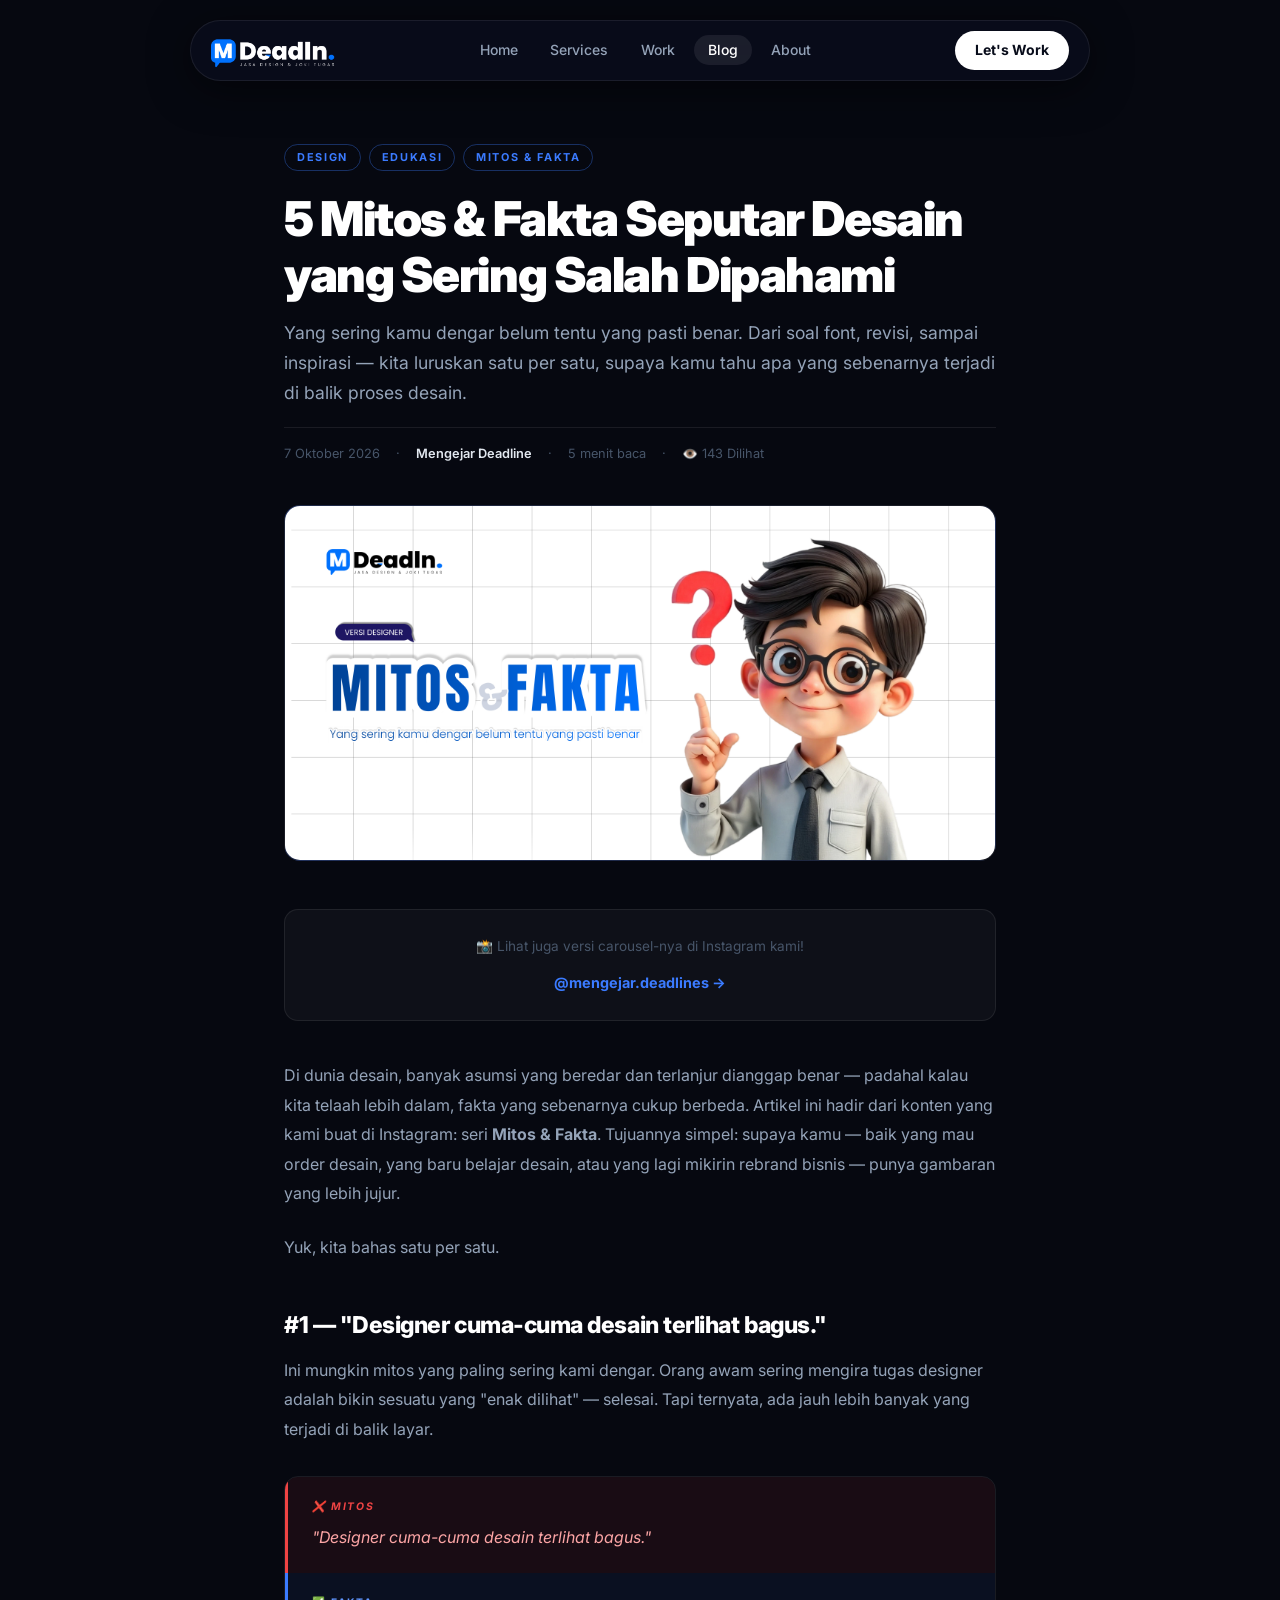
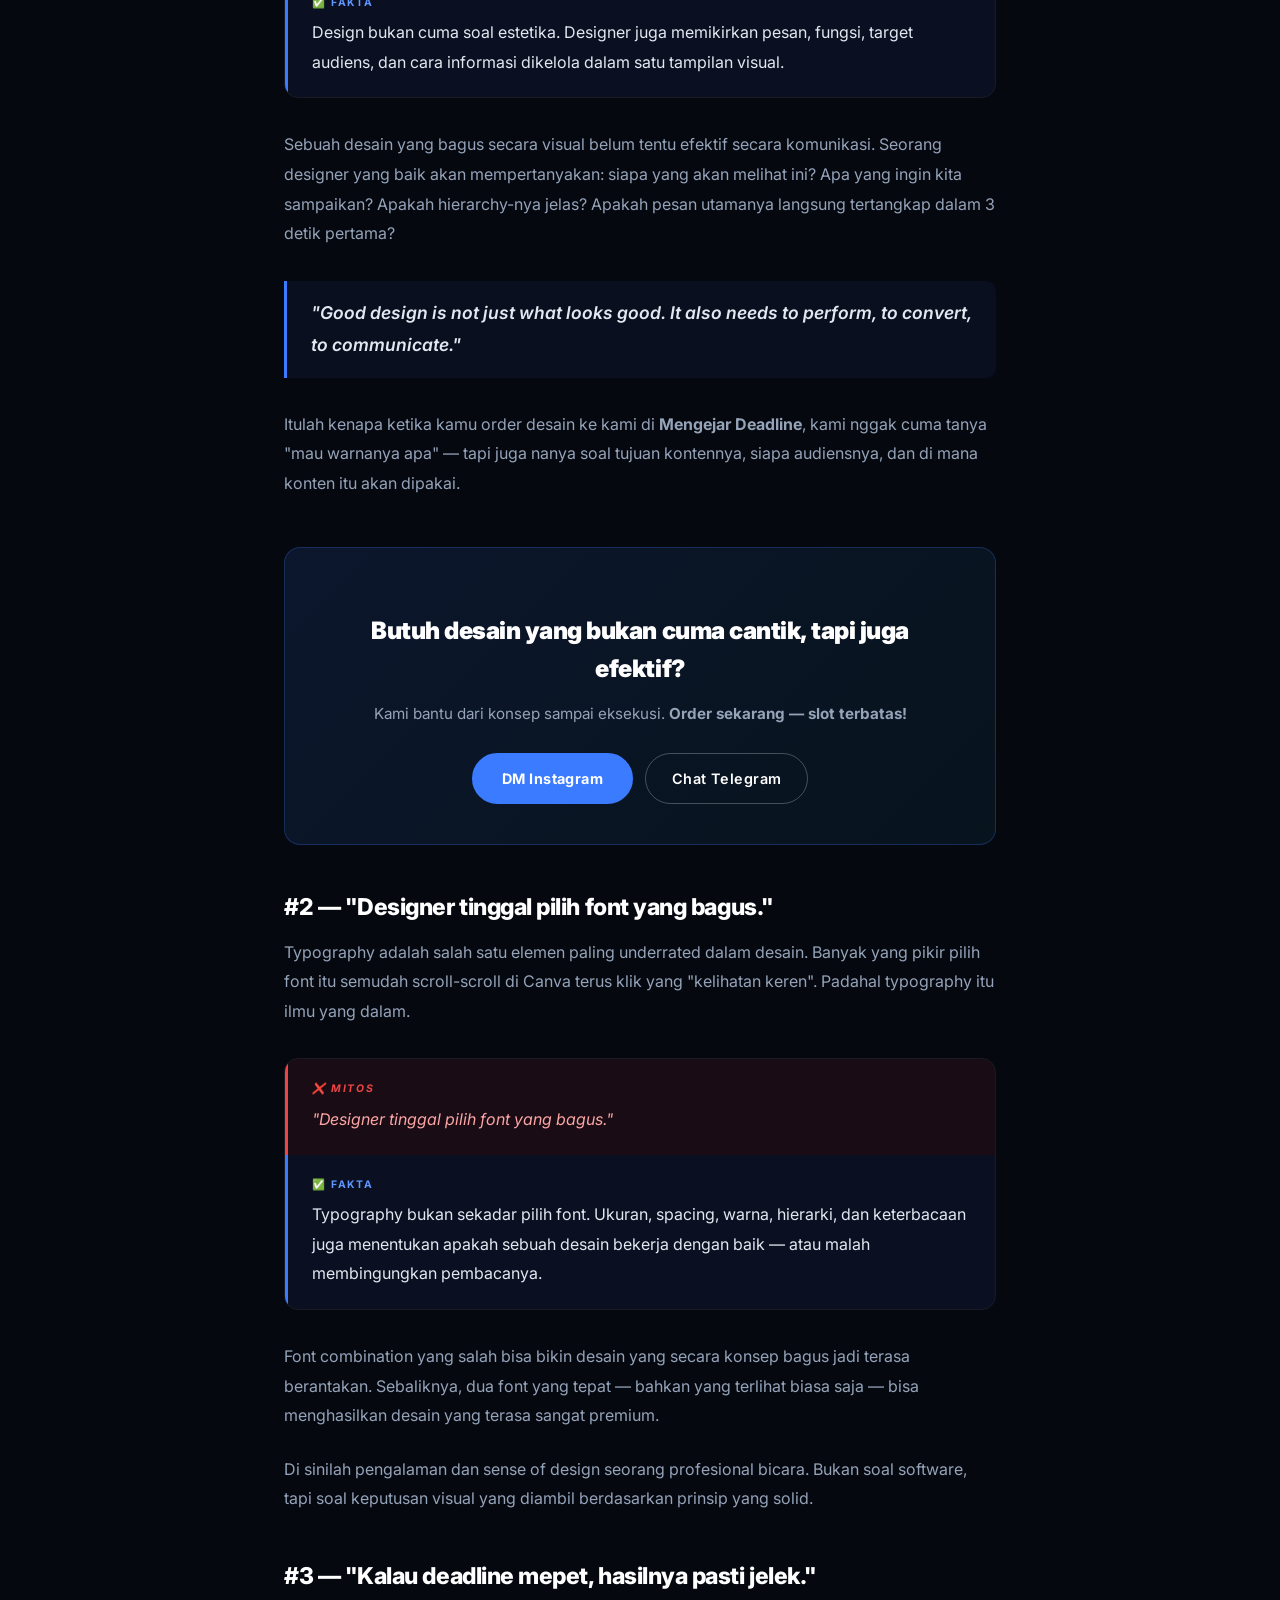
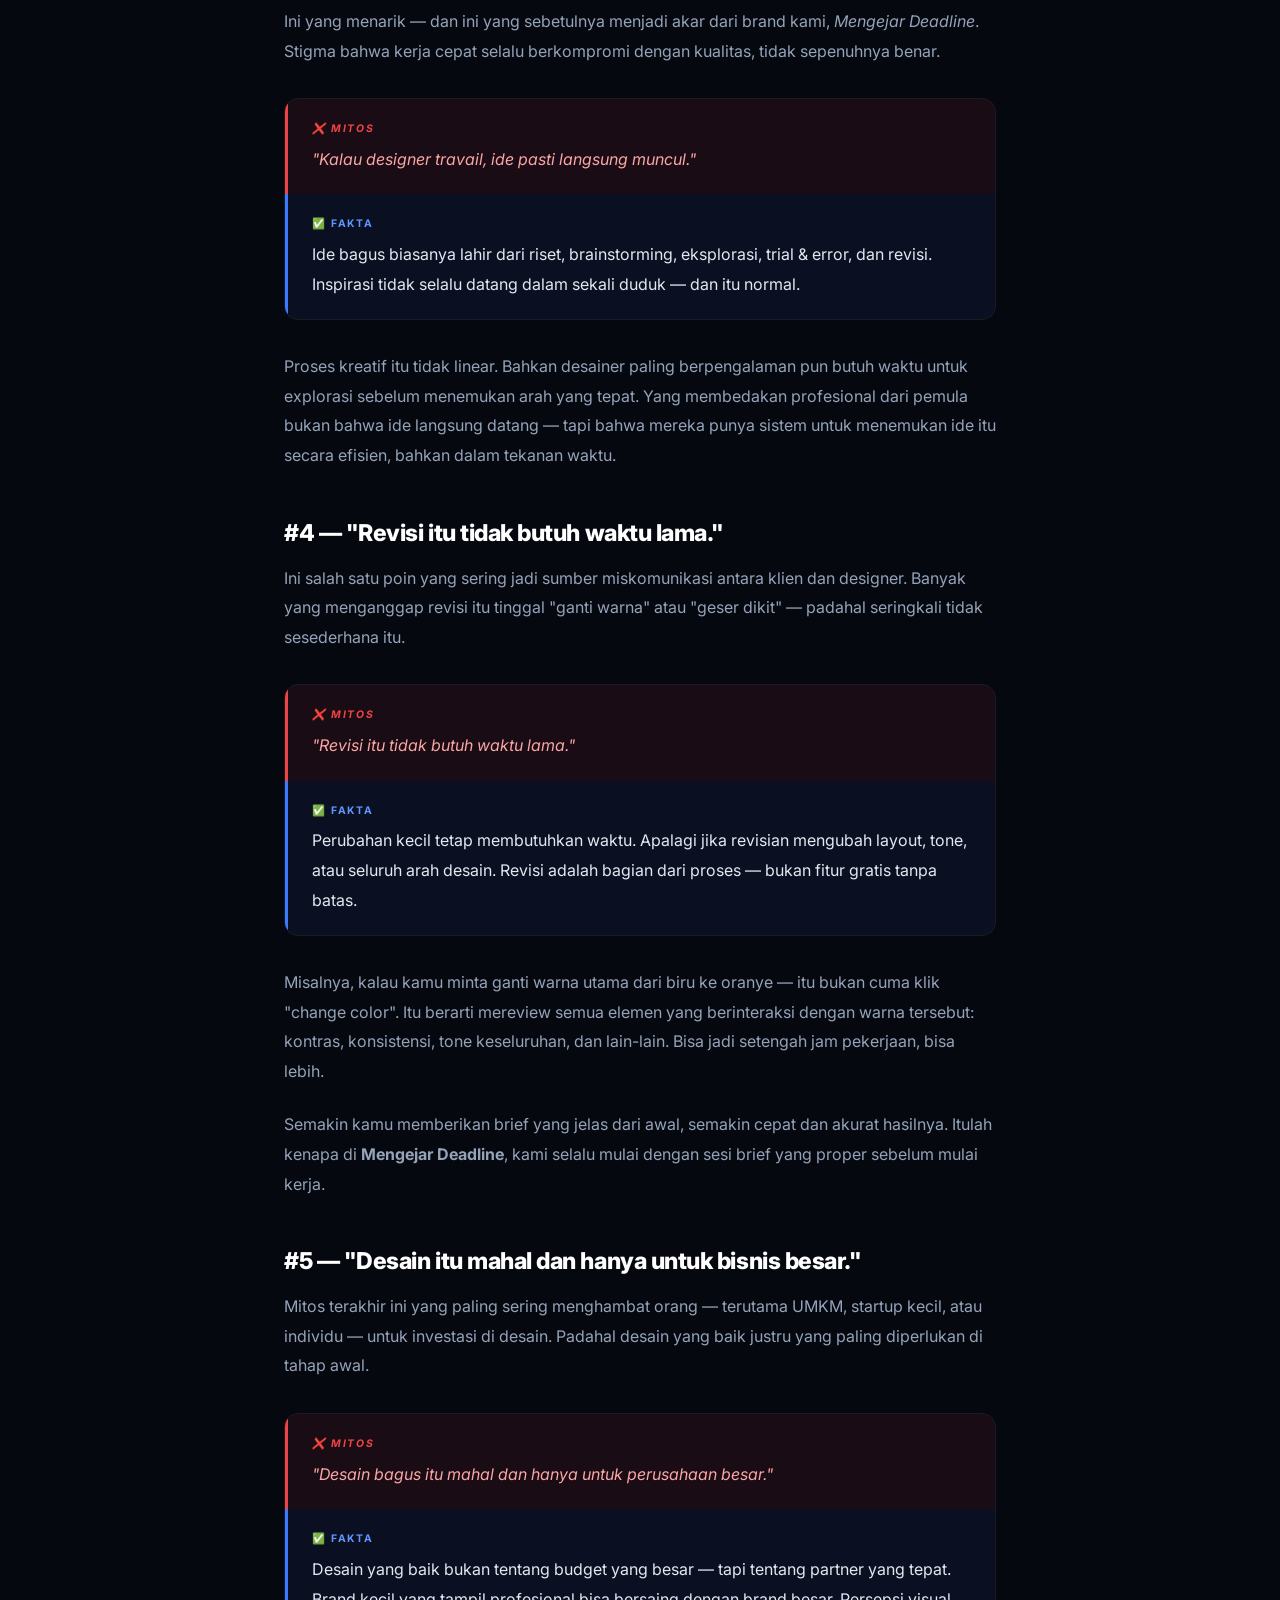
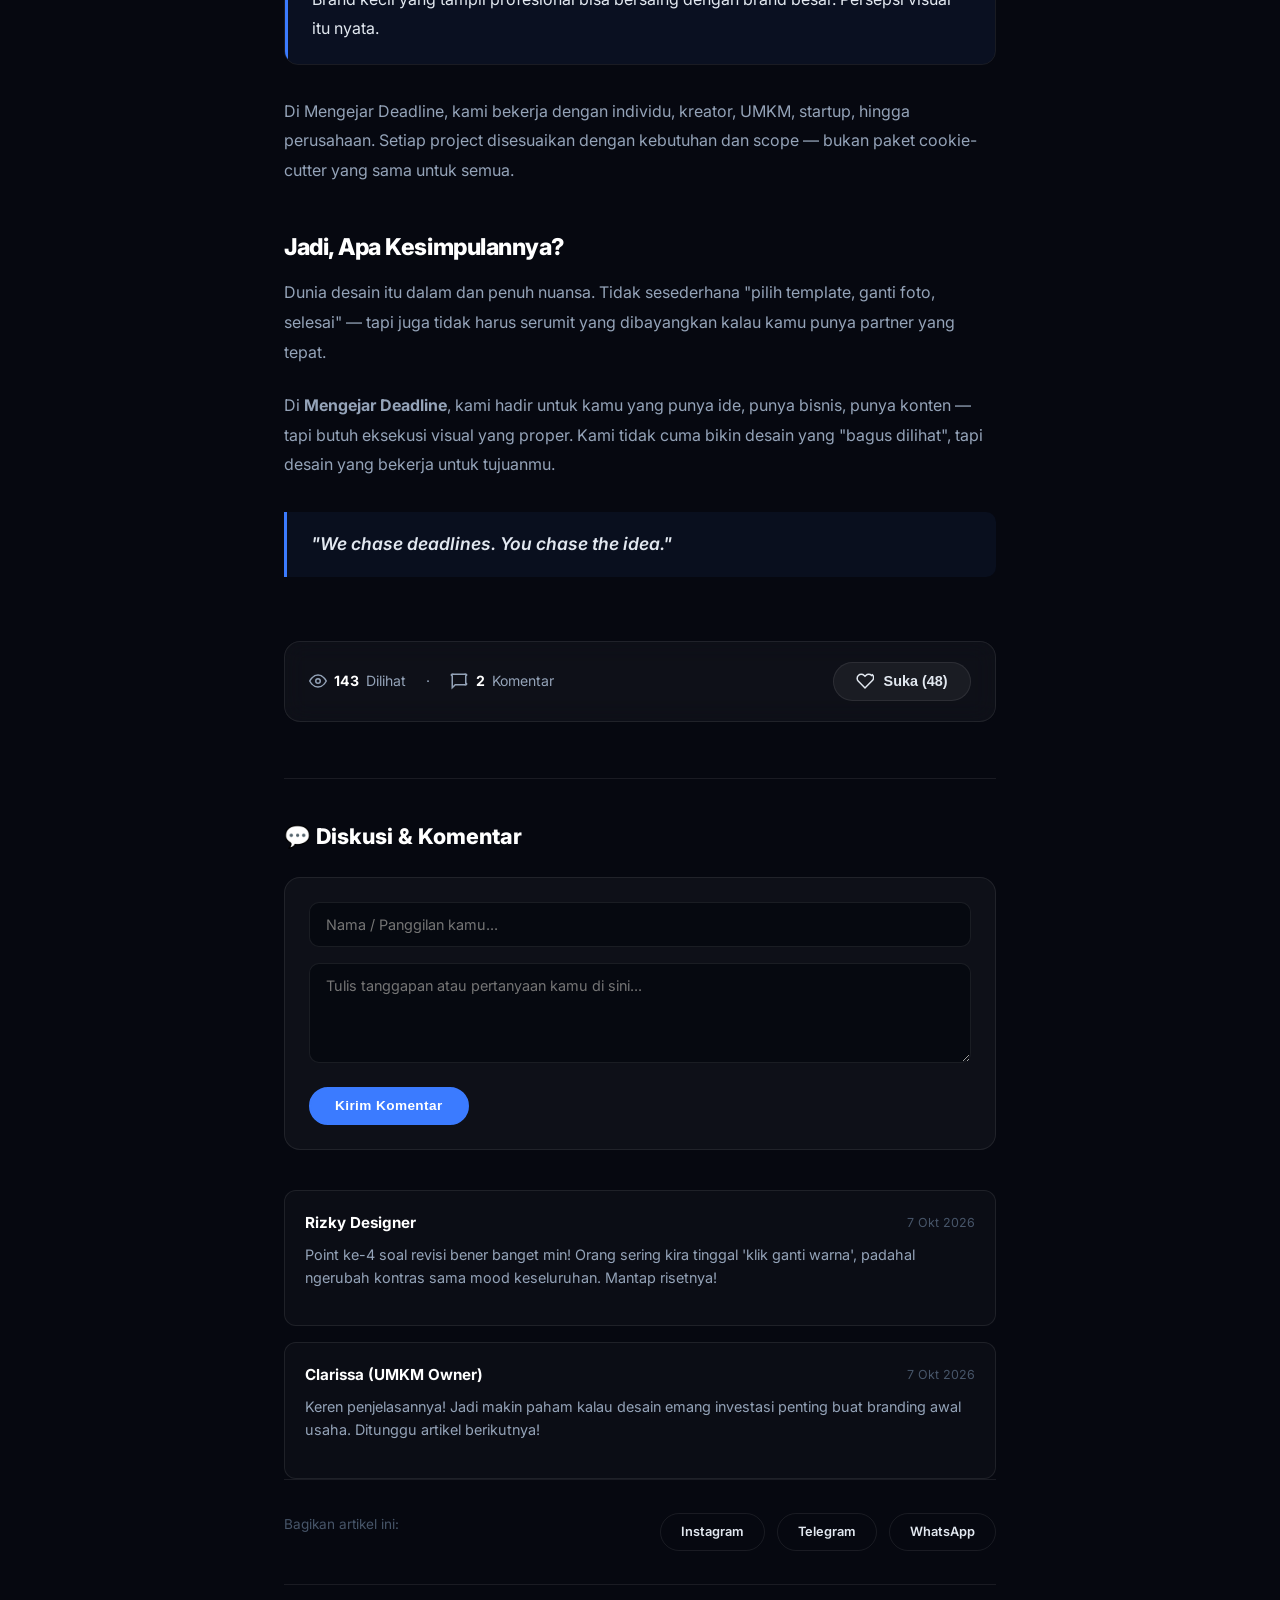
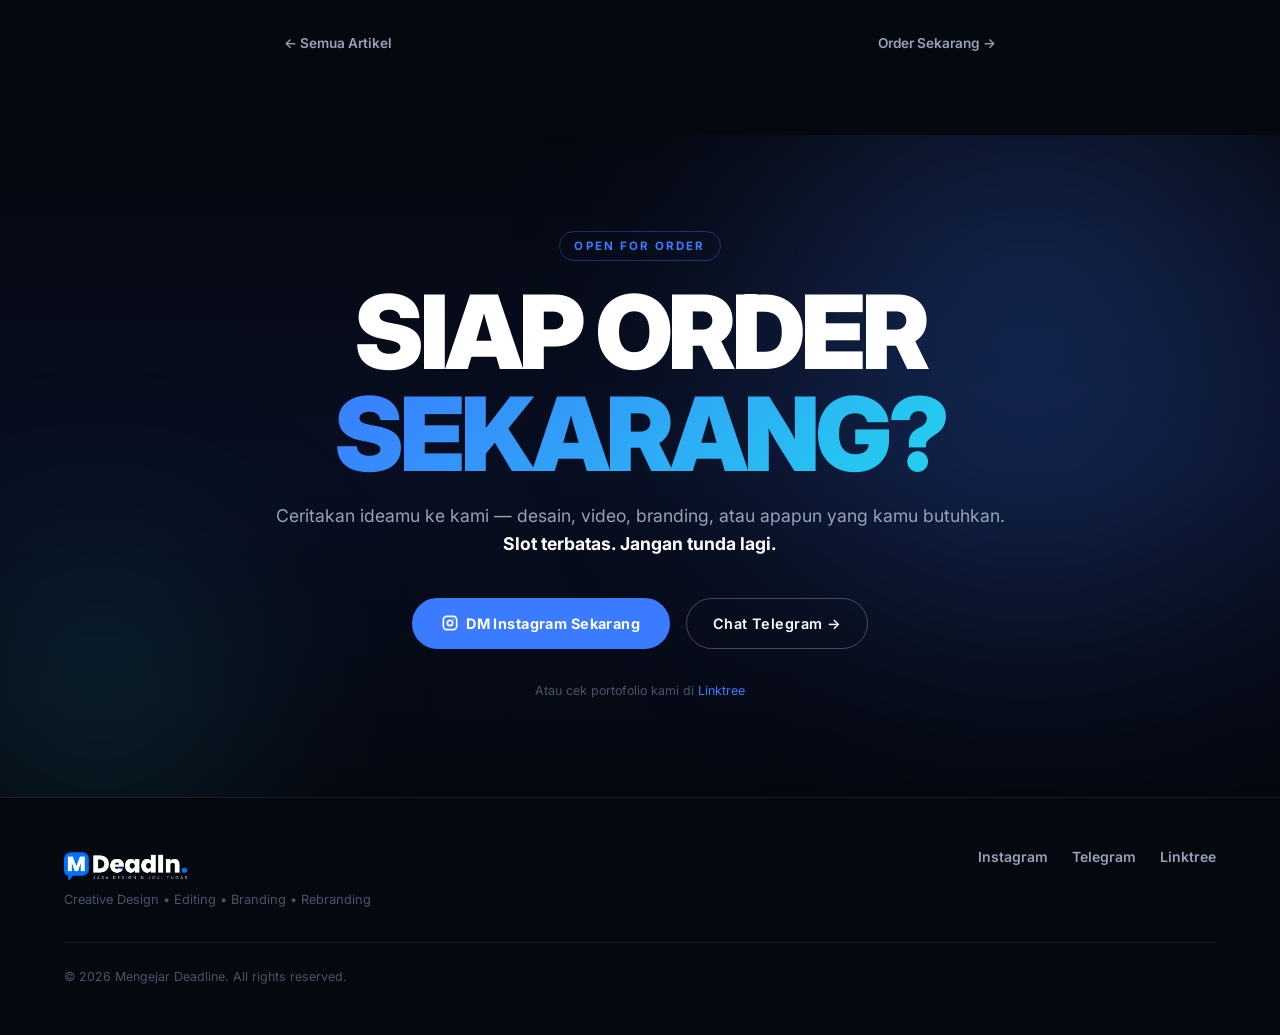
==== commit 1ba6c78e: "update" ====
--- a/blog/mitos-fakta-design.html
+++ b/blog/mitos-fakta-design.html
@@ -326,6 +326,8 @@
         <span class="author">Mengejar Deadline</span>
         <span>·</span>
         <span>5 menit baca</span>
+        <span>·</span>
+        <span>👁️ <span id="viewCount">128</span> Dilihat</span>
       </div>
     </header>
 
@@ -511,6 +513,48 @@
 
     </div><!-- /article-body -->
 
+    <!-- Engagement Bar (Likes & Stats) -->
+    <div class="engagement-bar">
+      <div class="engagement-stats">
+        <span class="stat-item">
+          <svg width="18" height="18" viewBox="0 0 24 24" fill="none" stroke="currentColor" stroke-width="2"><path d="M1 12s4-8 11-8 11 8 11 8-4 8-11 8-11-8-11-8z"/><circle cx="12" cy="12" r="3"/></svg>
+          <strong style="color:var(--white);"><span id="viewCountBar">128</span></strong> Dilihat
+        </span>
+        <span>·</span>
+        <span class="stat-item">
+          <svg width="18" height="18" viewBox="0 0 24 24" fill="none" stroke="currentColor" stroke-width="2"><path d="M21 15a2 1 0 0 1-2 2H7l-4 4V5a2 1 0 0 1 2-2h14a2 1 0 0 1 2 2z"/></svg>
+          <strong style="color:var(--white);"><span id="commentCount">2</span></strong> Komentar
+        </span>
+      </div>
+      <button class="btn-like" id="likeBtn" aria-label="Sukai artikel ini">
+        <svg width="18" height="18" viewBox="0 0 24 24" fill="none" stroke="currentColor" stroke-width="2"><path d="M20.84 4.61a5.5 5.5 0 0 0-7.78 0L12 5.67l-1.06-1.06a5.5 5.5 0 0 0-7.78 7.78l1.06 1.06L12 21.23l8.78-8.78 1.06-1.06a5.5 5.5 0 0 0 0-7.78z"/></svg>
+        <span>Suka (<span id="likeCount">34</span>)</span>
+      </button>
+    </div>
+
+    <!-- Comments Section -->
+    <section class="comments-section" id="comments">
+      <h3 class="comments-title">
+        💬 Diskusi &amp; Komentar
+      </h3>
+
+      <!-- Form Komentar -->
+      <form class="comment-form" id="commentForm">
+        <div class="comment-form-group">
+          <input type="text" id="commentAuthor" placeholder="Nama / Panggilan kamu..." required />
+        </div>
+        <div class="comment-form-group">
+          <textarea id="commentText" placeholder="Tulis tanggapan atau pertanyaan kamu di sini..." required></textarea>
+        </div>
+        <button type="submit" class="btn-primary" style="padding:0.6rem 1.5rem; font-size:0.85rem;">Kirim Komentar</button>
+      </form>
+
+      <!-- Daftar Komentar -->
+      <div class="comments-list" id="commentsList">
+        <!-- Dynamically rendered by blog-engagement.js -->
+      </div>
+    </section>
+
     <!-- Share Section -->
     <div class="article-share">
       <p>Bagikan artikel ini:</p>
@@ -575,6 +619,39 @@
     </div>
   </footer>
 
+  <script src="../blog-engagement.js"></script>
+  <script>
+    document.addEventListener('DOMContentLoaded', function() {
+      initBlogEngagement({
+        slug: 'mitos-fakta-design',
+        initialViews: 142,
+        initialLikes: 48,
+        initialComments: [
+          {
+            author: "Rizky Designer",
+            date: "7 Okt 2026",
+            text: "Point ke-4 soal revisi bener banget min! Orang sering kira tinggal 'klik ganti warna', padahal ngerubah kontras sama mood keseluruhan. Mantap risetnya!"
+          },
+          {
+            author: "Clarissa (UMKM Owner)",
+            date: "7 Okt 2026",
+            text: "Keren penjelasannya! Jadi makin paham kalau desain emang investasi penting buat branding awal usaha. Ditunggu artikel berikutnya!"
+          }
+        ]
+      });
+
+      // Sync bar view count with header view count
+      const viewHeader = document.getElementById('viewCount');
+      const viewBar = document.getElementById('viewCountBar');
+      if (viewHeader && viewBar) {
+        const observer = new MutationObserver(() => {
+          viewBar.textContent = viewHeader.textContent;
+        });
+        observer.observe(viewHeader, { childList: true });
+        viewBar.textContent = viewHeader.textContent;
+      }
+    });
+  </script>
 </body>
 </html>
 
--- a/style.css
+++ b/style.css
@@ -714,3 +714,162 @@
   .service-grid { grid-template-columns: 1fr; }
   .portfolio-grid { grid-template-columns: 1fr 1fr; }
 }
+
+/* ══════════════════════════════════════════════════════
+   ENGAGEMENT: VIEWS, LIKES, COMMENTS
+   ══════════════════════════════════════════════════════ */
+.engagement-bar {
+  display: flex;
+  align-items: center;
+  justify-content: space-between;
+  gap: 1rem;
+  padding: 1.25rem 1.5rem;
+  background: var(--bg-card);
+  border: 1px solid var(--border);
+  border-radius: var(--radius-card);
+  backdrop-filter: blur(12px);
+  margin: 2.5rem 0;
+  flex-wrap: wrap;
+}
+
+.engagement-stats {
+  display: flex;
+  align-items: center;
+  gap: 1.25rem;
+  font-size: 0.88rem;
+  color: var(--gray-2);
+}
+
+.stat-item {
+  display: inline-flex;
+  align-items: center;
+  gap: 0.45rem;
+}
+
+.btn-like {
+  display: inline-flex;
+  align-items: center;
+  gap: 0.6rem;
+  padding: 0.6rem 1.4rem;
+  background: rgba(255, 255, 255, 0.05);
+  border: 1px solid var(--border);
+  border-radius: var(--radius-pill);
+  color: var(--gray-1);
+  font-weight: 600;
+  font-size: 0.9rem;
+  cursor: pointer;
+  transition: all 0.25s ease;
+}
+
+.btn-like:hover {
+  background: rgba(239, 68, 68, 0.12);
+  border-color: rgba(239, 68, 68, 0.4);
+  color: #FCA5A5;
+}
+
+.btn-like.liked {
+  background: rgba(239, 68, 68, 0.2);
+  border-color: #EF4444;
+  color: #EF4444;
+  box-shadow: 0 0 20px rgba(239, 68, 68, 0.35);
+}
+
+.btn-like svg {
+  transition: transform 0.2s cubic-bezier(0.175, 0.885, 0.32, 1.275);
+}
+
+.btn-like:active svg {
+  transform: scale(1.35);
+}
+
+/* Comments Section */
+.comments-section {
+  margin-top: 3.5rem;
+  padding-top: 2.5rem;
+  border-top: 1px solid var(--border);
+}
+
+.comments-title {
+  font-size: 1.35rem;
+  font-weight: 800;
+  color: var(--white);
+  margin-bottom: 1.5rem;
+  display: flex;
+  align-items: center;
+  gap: 0.6rem;
+}
+
+.comment-form {
+  background: var(--bg-card);
+  border: 1px solid var(--border);
+  border-radius: var(--radius-card);
+  padding: 1.5rem;
+  margin-bottom: 2.5rem;
+}
+
+.comment-form-group {
+  margin-bottom: 1rem;
+}
+
+.comment-form input,
+.comment-form textarea {
+  width: 100%;
+  background: rgba(6, 8, 16, 0.8);
+  border: 1px solid var(--border);
+  border-radius: 10px;
+  padding: 0.8rem 1rem;
+  color: var(--white);
+  font-family: var(--font);
+  font-size: 0.9rem;
+  outline: none;
+  transition: border-color 0.2s, box-shadow 0.2s;
+}
+
+.comment-form input:focus,
+.comment-form textarea:focus {
+  border-color: var(--blue);
+  box-shadow: 0 0 12px rgba(59, 123, 255, 0.25);
+}
+
+.comment-form textarea {
+  resize: vertical;
+  min-height: 100px;
+}
+
+.comments-list {
+  display: flex;
+  flex-direction: column;
+  gap: 1rem;
+}
+
+.comment-card {
+  background: rgba(255, 255, 255, 0.025);
+  border: 1px solid var(--border);
+  border-radius: 12px;
+  padding: 1.25rem;
+}
+
+.comment-header {
+  display: flex;
+  justify-content: space-between;
+  align-items: center;
+  margin-bottom: 0.5rem;
+}
+
+.comment-author {
+  font-weight: 700;
+  color: var(--white);
+  font-size: 0.95rem;
+}
+
+.comment-date {
+  font-size: 0.78rem;
+  color: var(--gray-3);
+}
+
+.comment-text {
+  font-size: 0.9rem;
+  color: var(--gray-2);
+  line-height: 1.6;
+}
+
